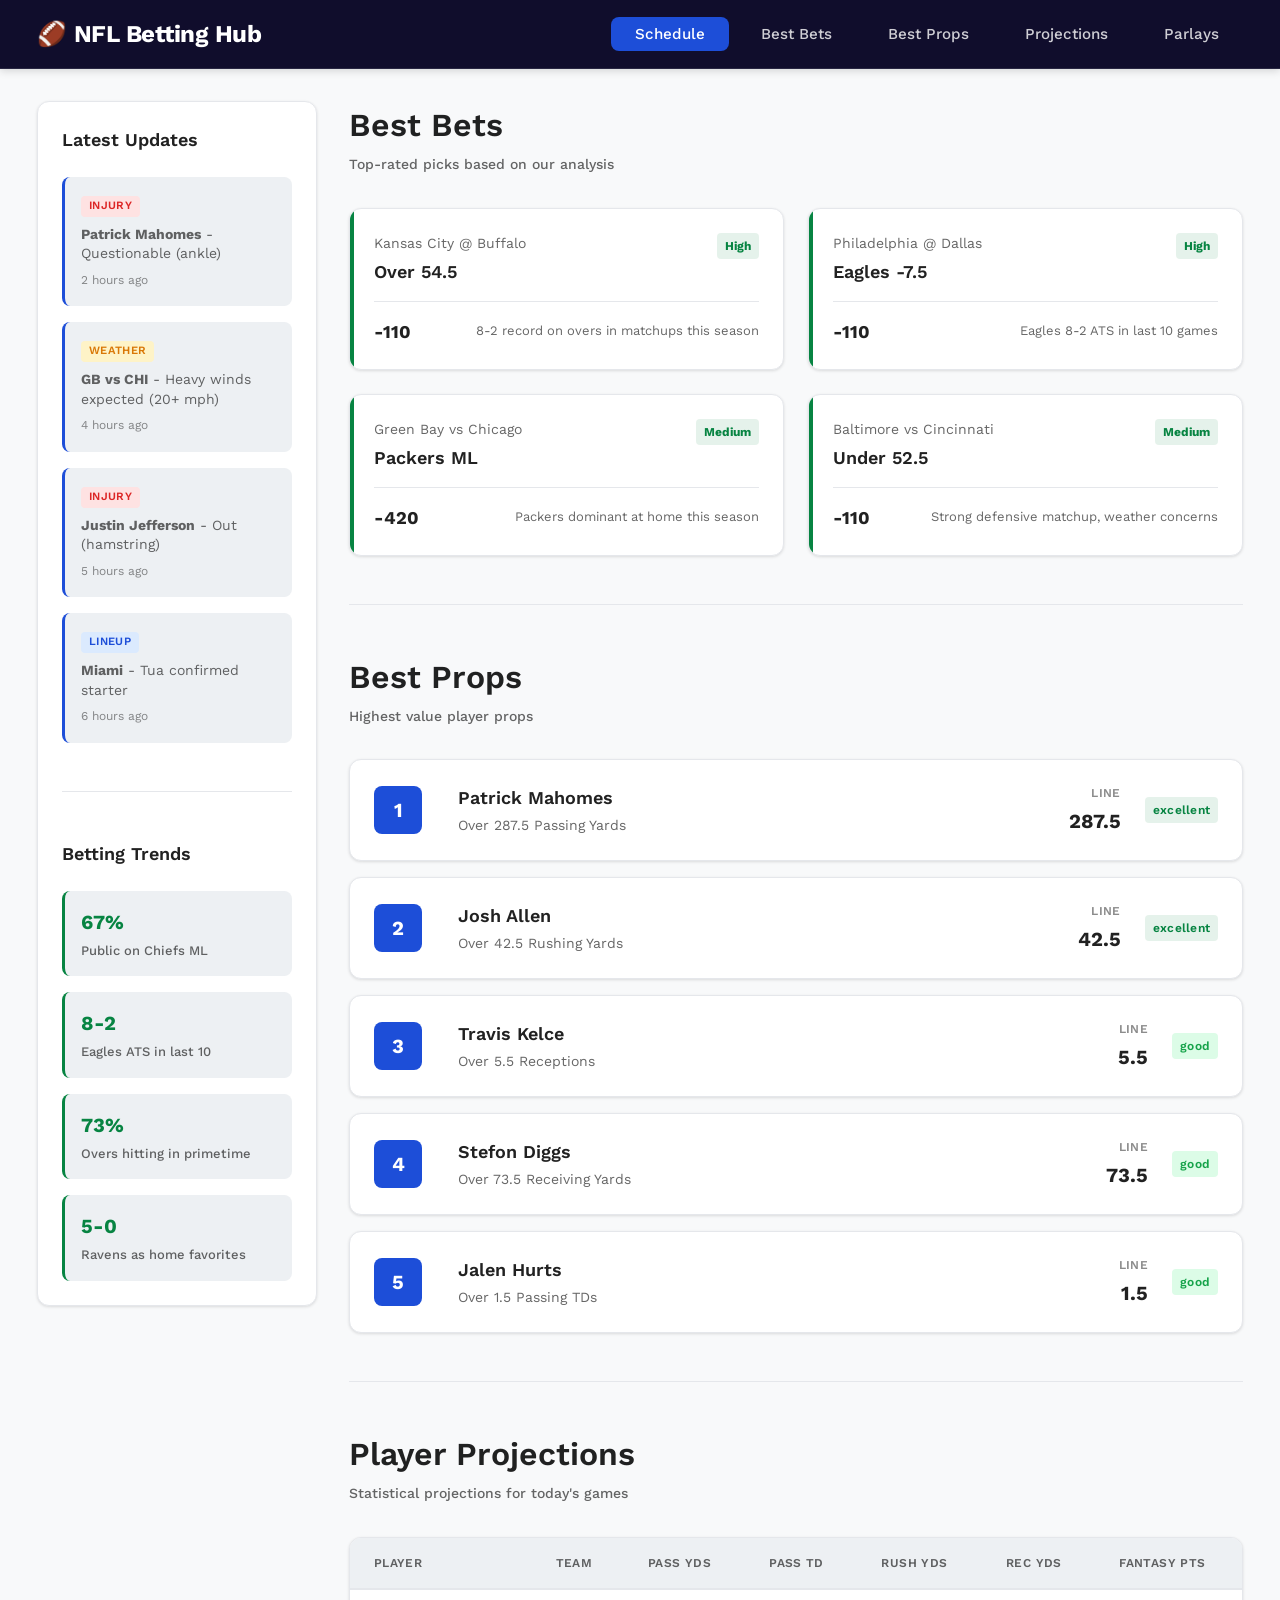
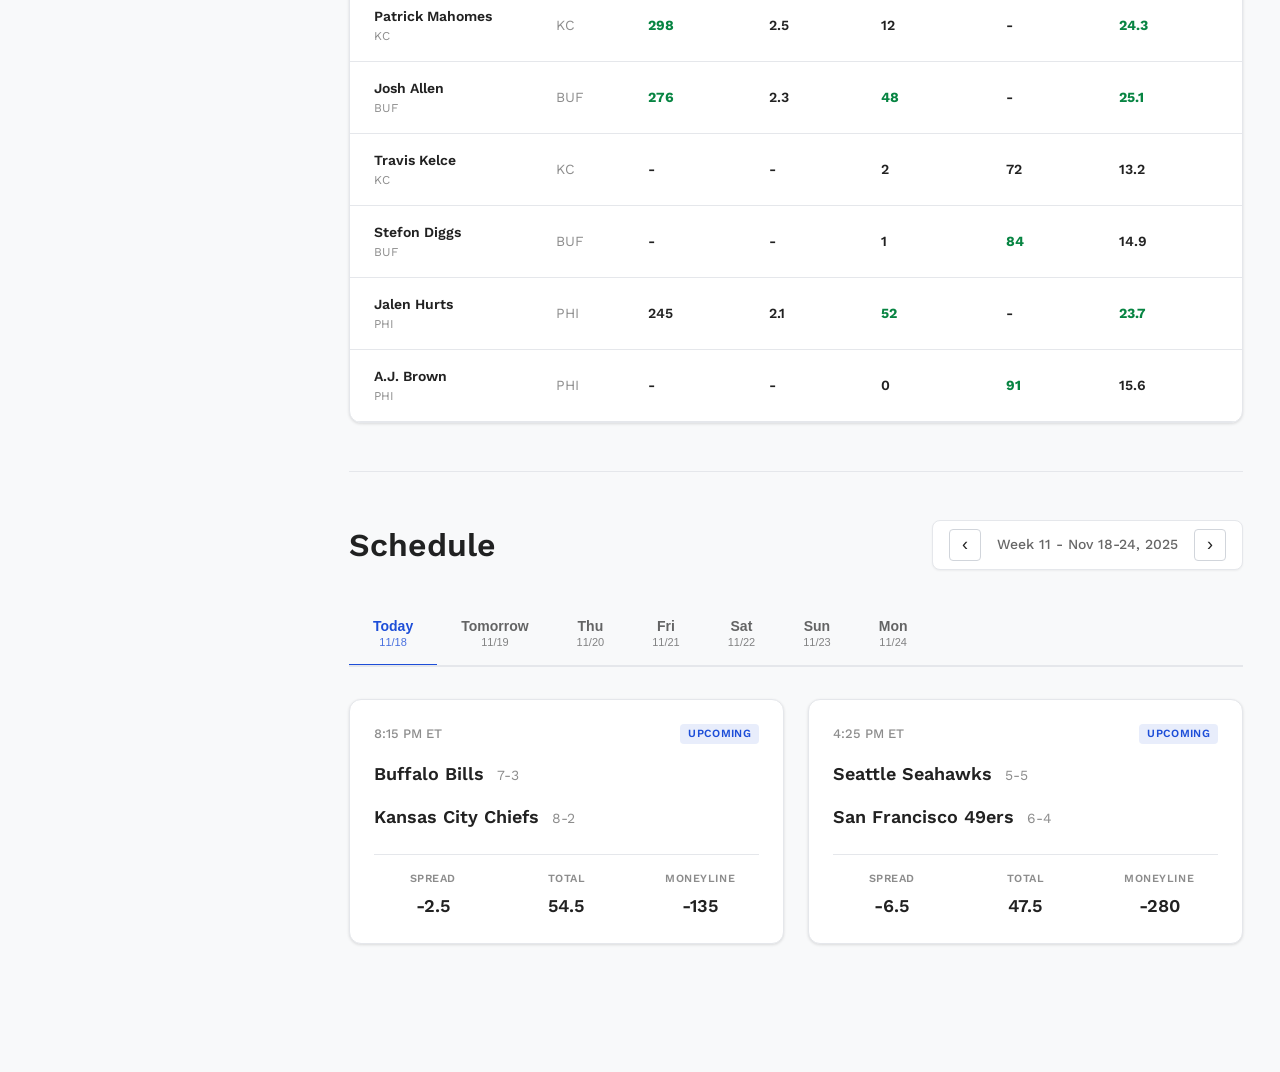
==== game-detail.html @ e6d3e6f2 "Update navigation across all pages and add smooth scrolling Navigation Updates: - Unified navigation" ====
<!DOCTYPE html>
<html lang="en">
<head>
    <meta charset="UTF-8">
    <meta name="viewport" content="width=device-width, initial-scale=1.0">
    <title>Game Details - NFL Betting</title>
    <link rel="stylesheet" href="css/styles.css">
</head>
<body>
    <nav class="navbar">
        <div class="nav-container">
            <h1 class="logo">🏈 NFL Betting Hub</h1>
            <ul class="nav-links">
                <li><a href="index.html">Schedule</a></li>
                <li><a href="index.html#best-bets">Best Bets</a></li>
                <li><a href="index.html#best-props">Best Props</a></li>
                <li><a href="index.html#projections">Projections</a></li>
                <li><a href="parlay-generator.html">Parlays</a></li>
            </ul>
        </div>
    </nav>

    <div class="container detail-container">
        <a href="index.html#schedule" class="back-link">← Back to Schedule</a>

        <div class="game-header" id="gameHeader">
            <!-- Populated by JavaScript -->
        </div>

        <div class="props-container">
            <!-- Betting Markets Overview -->
            <section class="props-section">
                <div class="section-header">
                    <h2>Game Lines</h2>
                    <div class="sort-controls">
                        <label>Sort by:</label>
                        <select id="marketSort">
                            <option value="default">Default</option>
                            <option value="value">Best Value</option>
                            <option value="odds">Odds</option>
                        </select>
                    </div>
                </div>
                <div class="props-grid" id="gameLines">
                    <!-- Populated by JavaScript -->
                </div>
            </section>

            <!-- Player Props -->
            <section class="props-section">
                <div class="section-header">
                    <h2>Player Props</h2>
                    <div class="filter-controls">
                        <button class="filter-btn active" data-filter="all">All</button>
                        <button class="filter-btn" data-filter="passing">Passing</button>
                        <button class="filter-btn" data-filter="rushing">Rushing</button>
                        <button class="filter-btn" data-filter="receiving">Receiving</button>
                        <button class="filter-btn" data-filter="defensive">Defensive</button>
                    </div>
                    <div class="sort-controls">
                        <label>Sort by:</label>
                        <select id="propSort">
                            <option value="rating">Best Value</option>
                            <option value="player">Player</option>
                            <option value="odds">Odds</option>
                        </select>
                    </div>
                </div>
                <div class="props-table-container">
                    <table class="props-table" id="playerPropsTable">
                        <thead>
                            <tr>
                                <th>Player</th>
                                <th>Prop</th>
                                <th>Line</th>
                                <th>Over</th>
                                <th>Under</th>
                                <th>Rating</th>
                            </tr>
                        </thead>
                        <tbody id="playerPropsBody">
                            <!-- Populated by JavaScript -->
                        </tbody>
                    </table>
                </div>
            </section>

            <!-- Team Props -->
            <section class="props-section">
                <div class="section-header">
                    <h2>Team Props</h2>
                </div>
                <div class="props-grid" id="teamProps">
                    <!-- Populated by JavaScript -->
                </div>
            </section>
        </div>
    </div>

    <script src="js/data.js"></script>
    <script src="js/game-detail.js"></script>
</body>
</html>
---- css/styles.css ----
/* ===== Dimers-Inspired Design System ===== */
@import url('https://fonts.googleapis.com/css2?family=Work+Sans:wght@300;400;500;600;700&display=swap');

:root {
    /* Primary Colors - Dimers Style */
    --bg-primary: #ffffff;
    --bg-secondary: #f8f9fa;
    --bg-tertiary: #edf0f3;
    --bg-card: #ffffff;
    --bg-hover: #f5f7fa;

    /* Navy/Dark Accents */
    --navy-dark: #100d2c;
    --navy-medium: #1a1640;
    --navy-light: #2d2754;

    /* Accent Colors */
    --accent-blue: #1d4ed8;
    --accent-blue-light: #3b82f6;
    --accent-blue-dim: rgba(29, 78, 216, 0.1);
    --accent-green: #078442;
    --accent-green-dim: rgba(7, 132, 66, 0.1);

    /* Text Colors */
    --text-primary: rgba(0, 0, 0, 0.87);
    --text-secondary: rgba(0, 0, 0, 0.6);
    --text-tertiary: rgba(0, 0, 0, 0.45);
    --text-white: #ffffff;

    /* Border & Divider */
    --border-light: #e5e7eb;
    --border-medium: #d1d5db;
    --border-dark: #9ca3af;
    --divider: rgba(0, 0, 0, 0.08);

    /* Shadows */
    --shadow-sm: 0 1px 2px rgba(0, 0, 0, 0.05);
    --shadow-md: 0 2px 8px rgba(0, 0, 0, 0.08);
    --shadow-lg: 0 4px 16px rgba(0, 0, 0, 0.1);
    --shadow-card: 0 1px 3px rgba(0, 0, 0, 0.12);

    /* Spacing */
    --space-xs: 0.25rem;
    --space-sm: 0.5rem;
    --space-md: 1rem;
    --space-lg: 1.5rem;
    --space-xl: 2rem;
    --space-2xl: 3rem;

    /* Border Radius */
    --radius-sm: 4px;
    --radius-md: 8px;
    --radius-lg: 12px;
    --radius-full: 9999px;

    /* Transitions */
    --transition-fast: 150ms ease;
    --transition-base: 200ms ease;
    --transition-slow: 300ms ease;
}

/* ===== Global Reset & Base ===== */
* {
    margin: 0;
    padding: 0;
    box-sizing: border-box;
}

html {
    -webkit-font-smoothing: antialiased;
    -moz-osx-font-smoothing: grayscale;
    scroll-behavior: smooth;
}

body {
    font-family: 'Work Sans', -apple-system, BlinkMacSystemFont, 'Segoe UI', sans-serif;
    background: var(--bg-secondary);
    color: var(--text-primary);
    line-height: 1.5;
    font-size: 15px;
}

/* ===== Navigation ===== */
.navbar {
    background: var(--navy-dark);
    border-bottom: 1px solid rgba(255, 255, 255, 0.1);
    padding: 1rem 0;
    position: sticky;
    top: 0;
    z-index: 100;
    box-shadow: 0 2px 8px rgba(0, 0, 0, 0.15);
}

.nav-container {
    max-width: 1270px;
    margin: 0 auto;
    padding: 0 var(--space-xl);
    display: flex;
    justify-content: space-between;
    align-items: center;
}

.logo {
    font-size: 1.5rem;
    font-weight: 700;
    color: var(--text-white);
    letter-spacing: -0.01em;
}

.nav-links {
    list-style: none;
    display: flex;
    gap: var(--space-sm);
}

.nav-links a {
    color: rgba(255, 255, 255, 0.8);
    text-decoration: none;
    font-weight: 500;
    font-size: 0.95rem;
    transition: all var(--transition-base);
    padding: var(--space-sm) var(--space-lg);
    border-radius: var(--radius-md);
}

.nav-links a:hover {
    color: var(--text-white);
    background: rgba(255, 255, 255, 0.1);
}

.nav-links a.active {
    color: var(--text-white);
    background: var(--accent-blue);
}

/* ===== Container Layout ===== */
.container {
    max-width: 1270px;
    margin: 0 auto;
    padding: var(--space-xl);
    display: grid;
    grid-template-columns: 280px 1fr;
    gap: var(--space-xl);
}

.detail-container,
.parlay-container {
    grid-template-columns: 1fr;
}

/* ===== News Sidebar ===== */
.news-sidebar {
    background: var(--bg-card);
    border: 1px solid var(--border-light);
    border-radius: var(--radius-lg);
    padding: var(--space-lg);
    height: fit-content;
    position: sticky;
    top: 100px;
    box-shadow: var(--shadow-card);
}

.news-sidebar h2 {
    font-size: 1.125rem;
    font-weight: 600;
    margin-bottom: var(--space-lg);
    color: var(--text-primary);
}

.news-feed {
    display: flex;
    flex-direction: column;
    gap: var(--space-md);
}

.news-item {
    padding: var(--space-md);
    background: var(--bg-tertiary);
    border-radius: var(--radius-md);
    border-left: 3px solid var(--accent-blue);
    transition: all var(--transition-base);
}

.news-item:hover {
    background: var(--bg-hover);
    transform: translateX(2px);
}

.news-tag {
    display: inline-block;
    padding: 0.125rem var(--space-sm);
    border-radius: var(--radius-sm);
    font-size: 0.7rem;
    font-weight: 600;
    margin-bottom: var(--space-sm);
    text-transform: uppercase;
    letter-spacing: 0.03em;
}

.news-tag.injury {
    background: #fee2e2;
    color: #dc2626;
}

.news-tag.weather {
    background: #fef3c7;
    color: #d97706;
}

.news-tag.lineup {
    background: #dbeafe;
    color: var(--accent-blue);
}

.news-item p {
    color: var(--text-secondary);
    font-size: 0.875rem;
    margin-bottom: var(--space-xs);
    line-height: 1.4;
}

.news-time {
    color: var(--text-tertiary);
    font-size: 0.75rem;
}

/* ===== Sidebar Sections ===== */
.sidebar-section {
    margin-bottom: var(--space-2xl);
}

.sidebar-section:last-child {
    margin-bottom: 0;
}

/* ===== Trends Section ===== */
.trends-section {
    padding-top: var(--space-2xl);
    border-top: 1px solid var(--border-light);
}

.trends-list {
    display: flex;
    flex-direction: column;
    gap: var(--space-md);
}

.trend-item {
    padding: var(--space-md);
    background: var(--bg-tertiary);
    border-radius: var(--radius-md);
    border-left: 3px solid var(--accent-green);
}

.trend-stat {
    font-size: 1.25rem;
    font-weight: 700;
    color: var(--accent-green);
    margin-bottom: var(--space-xs);
}

.trend-desc {
    font-size: 0.813rem;
    color: var(--text-secondary);
    font-weight: 500;
}

/* ===== Main Content ===== */
.main-content {
    min-height: 80vh;
}

/* ===== Feature Sections ===== */
.feature-section {
    margin-bottom: var(--space-2xl);
    padding-bottom: var(--space-2xl);
    border-bottom: 1px solid var(--border-light);
}

.feature-section:last-child {
    border-bottom: none;
}

.section-header-main {
    margin-bottom: var(--space-xl);
}

.section-header-main h2 {
    font-size: 2rem;
    font-weight: 600;
    color: var(--text-primary);
    margin-bottom: var(--space-xs);
}

.section-subtitle {
    font-size: 0.875rem;
    color: var(--text-secondary);
    font-weight: 500;
}

/* ===== Best Bets Grid ===== */
.best-bets-grid {
    display: grid;
    grid-template-columns: repeat(auto-fill, minmax(320px, 1fr));
    gap: var(--space-lg);
}

.best-bet-card {
    background: var(--bg-card);
    border: 1px solid var(--border-light);
    border-radius: var(--radius-lg);
    padding: var(--space-lg);
    box-shadow: var(--shadow-card);
    transition: all var(--transition-base);
    cursor: pointer;
    position: relative;
    overflow: hidden;
}

.best-bet-card::before {
    content: '';
    position: absolute;
    top: 0;
    left: 0;
    width: 4px;
    height: 100%;
    background: var(--accent-green);
}

.best-bet-card:hover {
    transform: translateY(-2px);
    box-shadow: var(--shadow-md);
    border-color: var(--accent-blue);
}

.best-bet-header {
    display: flex;
    justify-content: space-between;
    align-items: flex-start;
    margin-bottom: var(--space-md);
}

.best-bet-matchup {
    flex: 1;
}

.best-bet-game {
    font-size: 0.875rem;
    color: var(--text-secondary);
    margin-bottom: var(--space-xs);
}

.best-bet-pick {
    font-size: 1.125rem;
    font-weight: 600;
    color: var(--text-primary);
}

.best-bet-confidence {
    background: var(--accent-green-dim);
    color: var(--accent-green);
    padding: 0.25rem var(--space-sm);
    border-radius: var(--radius-sm);
    font-size: 0.75rem;
    font-weight: 700;
}

.best-bet-details {
    display: flex;
    justify-content: space-between;
    align-items: center;
    padding-top: var(--space-md);
    border-top: 1px solid var(--border-light);
}

.best-bet-odds {
    font-size: 1.125rem;
    font-weight: 700;
    color: var(--text-primary);
}

.best-bet-reason {
    font-size: 0.813rem;
    color: var(--text-secondary);
}

/* ===== Best Props List ===== */
.best-props-list {
    display: flex;
    flex-direction: column;
    gap: var(--space-md);
}

.best-prop-item {
    background: var(--bg-card);
    border: 1px solid var(--border-light);
    border-radius: var(--radius-lg);
    padding: var(--space-lg);
    box-shadow: var(--shadow-card);
    transition: all var(--transition-base);
    cursor: pointer;
    display: grid;
    grid-template-columns: 60px 1fr auto auto;
    gap: var(--space-lg);
    align-items: center;
}

.best-prop-item:hover {
    border-color: var(--accent-blue);
    box-shadow: var(--shadow-md);
}

.best-prop-rank {
    width: 48px;
    height: 48px;
    background: var(--accent-blue);
    color: var(--text-white);
    border-radius: var(--radius-md);
    display: flex;
    align-items: center;
    justify-content: center;
    font-size: 1.25rem;
    font-weight: 700;
}

.best-prop-player {
    flex: 1;
}

.best-prop-name {
    font-size: 1.125rem;
    font-weight: 600;
    color: var(--text-primary);
    margin-bottom: var(--space-xs);
}

.best-prop-desc {
    font-size: 0.875rem;
    color: var(--text-secondary);
}

.best-prop-line {
    text-align: right;
}

.best-prop-type {
    font-size: 0.75rem;
    color: var(--text-tertiary);
    margin-bottom: var(--space-xs);
    text-transform: uppercase;
    letter-spacing: 0.03em;
    font-weight: 600;
}

.best-prop-value {
    font-size: 1.25rem;
    font-weight: 700;
    color: var(--text-primary);
}

.best-prop-rating {
    padding: var(--space-sm) var(--space-md);
    border-radius: var(--radius-sm);
    font-size: 0.75rem;
    font-weight: 700;
}

/* ===== Player Projections Table ===== */
.projections-table-container {
    overflow-x: auto;
    background: var(--bg-card);
    border: 1px solid var(--border-light);
    border-radius: var(--radius-lg);
    box-shadow: var(--shadow-card);
}

.projections-table {
    width: 100%;
    border-collapse: collapse;
}

.projections-table th {
    background: var(--bg-tertiary);
    padding: var(--space-md) var(--space-lg);
    text-align: left;
    font-weight: 600;
    color: var(--text-secondary);
    border-bottom: 2px solid var(--border-light);
    font-size: 0.75rem;
    text-transform: uppercase;
    letter-spacing: 0.03em;
}

.projections-table td {
    padding: var(--space-md) var(--space-lg);
    border-bottom: 1px solid var(--border-light);
    font-size: 0.875rem;
}

.projections-table tbody tr {
    transition: background var(--transition-fast);
}

.projections-table tbody tr:hover {
    background: var(--bg-tertiary);
}

.projection-player {
    font-weight: 600;
    color: var(--text-primary);
}

.projection-team {
    color: var(--text-tertiary);
    font-size: 0.75rem;
}

.projection-value {
    font-weight: 600;
    color: var(--text-primary);
}

.projection-high {
    color: var(--accent-green);
    font-weight: 700;
}

.header-section {
    display: flex;
    justify-content: space-between;
    align-items: center;
    margin-bottom: var(--space-xl);
}

.header-section h2 {
    font-size: 2rem;
    font-weight: 600;
    color: var(--text-primary);
}

.week-selector {
    display: flex;
    align-items: center;
    gap: var(--space-md);
    background: var(--bg-card);
    padding: var(--space-sm) var(--space-md);
    border-radius: var(--radius-md);
    border: 1px solid var(--border-light);
    box-shadow: var(--shadow-sm);
}

#weekDisplay {
    font-weight: 500;
    font-size: 0.875rem;
    color: var(--text-secondary);
}

.week-nav {
    background: var(--bg-primary);
    border: 1px solid var(--border-medium);
    color: var(--text-primary);
    width: 32px;
    height: 32px;
    border-radius: var(--radius-sm);
    cursor: pointer;
    font-size: 1.125rem;
    transition: all var(--transition-base);
    display: flex;
    align-items: center;
    justify-content: center;
}

.week-nav:hover {
    background: var(--accent-blue);
    border-color: var(--accent-blue);
    color: var(--text-white);
}

/* ===== Day Tabs ===== */
.day-tabs {
    display: flex;
    gap: 0;
    margin-bottom: var(--space-xl);
    background: transparent;
    border-bottom: 2px solid var(--border-light);
    overflow-x: auto;
}

.day-tabs::-webkit-scrollbar {
    height: 0;
}

.day-tab {
    flex: 0 0 auto;
    padding: var(--space-md) var(--space-lg);
    background: transparent;
    border: none;
    border-bottom: 3px solid transparent;
    color: var(--text-secondary);
    font-weight: 600;
    font-size: 0.875rem;
    cursor: pointer;
    transition: all var(--transition-base);
    text-align: center;
    white-space: nowrap;
    position: relative;
    margin-bottom: -2px;
}

.day-tab:hover {
    color: var(--text-primary);
    background: var(--bg-hover);
}

.day-tab.active {
    color: var(--accent-blue);
    border-bottom-color: var(--accent-blue);
    background: transparent;
}

.day-tab small {
    display: block;
    font-size: 0.688rem;
    opacity: 0.8;
    margin-top: 2px;
    font-weight: 500;
}

/* ===== Game Cards ===== */
.games-grid {
    display: grid;
    grid-template-columns: repeat(auto-fill, minmax(380px, 1fr));
    gap: var(--space-lg);
}

.game-card {
    background: var(--bg-card);
    border-radius: var(--radius-lg);
    padding: var(--space-lg);
    border: 1px solid var(--border-light);
    transition: all var(--transition-base);
    cursor: pointer;
    box-shadow: var(--shadow-card);
}

.game-card:hover {
    border-color: var(--accent-blue);
    box-shadow: var(--shadow-md);
    transform: translateY(-2px);
}

.game-time {
    color: var(--text-tertiary);
    font-size: 0.813rem;
    margin-bottom: var(--space-md);
    display: flex;
    align-items: center;
    justify-content: space-between;
    font-weight: 500;
}

.game-status {
    padding: 0.125rem var(--space-sm);
    border-radius: var(--radius-sm);
    font-size: 0.688rem;
    font-weight: 600;
    background: var(--accent-blue-dim);
    color: var(--accent-blue);
    text-transform: uppercase;
    letter-spacing: 0.03em;
}

.teams {
    display: flex;
    flex-direction: column;
    gap: var(--space-md);
    margin-bottom: var(--space-lg);
}

.team {
    display: flex;
    justify-content: space-between;
    align-items: center;
}

.team-name {
    font-size: 1.125rem;
    font-weight: 600;
    color: var(--text-primary);
}

.team-record {
    color: var(--text-tertiary);
    font-size: 0.875rem;
    margin-left: var(--space-sm);
    font-weight: 400;
}

.betting-lines {
    display: grid;
    grid-template-columns: repeat(3, 1fr);
    gap: var(--space-md);
    padding-top: var(--space-md);
    border-top: 1px solid var(--border-light);
}

.line-item {
    text-align: center;
}

.line-label {
    color: var(--text-tertiary);
    font-size: 0.688rem;
    margin-bottom: var(--space-xs);
    text-transform: uppercase;
    letter-spacing: 0.05em;
    font-weight: 600;
}

.line-value {
    font-weight: 600;
    font-size: 1.125rem;
    color: var(--text-primary);
}

.line-value.positive {
    color: var(--accent-green);
}

.line-value.negative {
    color: var(--text-primary);
}

/* ===== Game Detail Page ===== */
.back-link {
    display: inline-flex;
    align-items: center;
    gap: var(--space-sm);
    color: var(--accent-blue);
    text-decoration: none;
    margin-bottom: var(--space-xl);
    font-weight: 500;
    font-size: 0.875rem;
    transition: all var(--transition-base);
}

.back-link:hover {
    color: var(--accent-blue-light);
}

.game-header {
    background: var(--bg-card);
    border-radius: var(--radius-lg);
    padding: var(--space-2xl);
    margin-bottom: var(--space-xl);
    border: 1px solid var(--border-light);
    box-shadow: var(--shadow-card);
}

.game-matchup {
    display: flex;
    justify-content: space-around;
    align-items: center;
    margin-bottom: var(--space-xl);
}

.team-detail {
    text-align: center;
}

.team-detail h2 {
    font-size: 2rem;
    margin-bottom: var(--space-sm);
    font-weight: 600;
    color: var(--text-primary);
}

.team-detail p {
    color: var(--text-secondary);
    font-weight: 500;
}

.vs-separator {
    font-size: 1.25rem;
    color: var(--text-tertiary);
    font-weight: 400;
}

.game-info {
    display: flex;
    justify-content: center;
    gap: var(--space-2xl);
    color: var(--text-secondary);
    font-size: 0.875rem;
    font-weight: 500;
}

/* ===== Props Sections ===== */
.props-container {
    display: flex;
    flex-direction: column;
    gap: var(--space-xl);
}

.props-section {
    background: var(--bg-card);
    border-radius: var(--radius-lg);
    padding: var(--space-xl);
    border: 1px solid var(--border-light);
    box-shadow: var(--shadow-card);
}

.section-header {
    display: flex;
    justify-content: space-between;
    align-items: center;
    margin-bottom: var(--space-lg);
    flex-wrap: wrap;
    gap: var(--space-md);
}

.section-header h2 {
    font-size: 1.5rem;
    font-weight: 600;
    color: var(--text-primary);
}

.filter-controls {
    display: flex;
    gap: 0;
    border-bottom: 2px solid var(--border-light);
}

.filter-btn {
    padding: var(--space-sm) var(--space-lg);
    background: transparent;
    border: none;
    border-bottom: 3px solid transparent;
    color: var(--text-secondary);
    cursor: pointer;
    transition: all var(--transition-base);
    font-size: 0.813rem;
    font-weight: 600;
    white-space: nowrap;
    margin-bottom: -2px;
}

.filter-btn:hover {
    background: var(--bg-hover);
    color: var(--text-primary);
}

.filter-btn.active {
    background: transparent;
    color: var(--accent-blue);
    border-bottom-color: var(--accent-blue);
}

.sort-controls {
    display: flex;
    align-items: center;
    gap: var(--space-sm);
}

.sort-controls label {
    color: var(--text-secondary);
    font-size: 0.813rem;
    font-weight: 500;
}

.sort-controls select {
    padding: var(--space-sm) var(--space-md);
    background: var(--bg-card);
    border: 1px solid var(--border-medium);
    color: var(--text-primary);
    border-radius: var(--radius-md);
    cursor: pointer;
    font-size: 0.813rem;
    font-weight: 500;
    transition: all var(--transition-base);
}

.sort-controls select:hover {
    border-color: var(--accent-blue);
}

/* ===== Props Grid ===== */
.props-grid {
    display: grid;
    grid-template-columns: repeat(auto-fill, minmax(240px, 1fr));
    gap: var(--space-md);
}

.prop-card {
    background: var(--bg-tertiary);
    padding: var(--space-lg);
    border-radius: var(--radius-md);
    border: 1px solid var(--border-light);
    transition: all var(--transition-base);
}

.prop-card:hover {
    border-color: var(--accent-blue);
    box-shadow: var(--shadow-sm);
}

.prop-label {
    color: var(--text-tertiary);
    font-size: 0.75rem;
    margin-bottom: var(--space-sm);
    text-transform: uppercase;
    letter-spacing: 0.03em;
    font-weight: 600;
}

.prop-value {
    font-size: 1.5rem;
    font-weight: 600;
    margin-bottom: var(--space-sm);
    color: var(--text-primary);
}

.prop-odds {
    color: var(--text-secondary);
    font-size: 0.875rem;
    font-weight: 500;
}

/* ===== Props Table ===== */
.props-table-container {
    overflow-x: auto;
    border-radius: var(--radius-md);
    border: 1px solid var(--border-light);
}

.props-table {
    width: 100%;
    border-collapse: collapse;
}

.props-table th {
    background: var(--bg-tertiary);
    padding: var(--space-md);
    text-align: left;
    font-weight: 600;
    color: var(--text-secondary);
    border-bottom: 1px solid var(--border-light);
    font-size: 0.75rem;
    text-transform: uppercase;
    letter-spacing: 0.03em;
}

.props-table td {
    padding: var(--space-md);
    border-bottom: 1px solid var(--border-light);
}

.props-table tbody tr {
    transition: background var(--transition-fast);
}

.props-table tbody tr:hover {
    background: var(--bg-tertiary);
}

.player-name {
    font-weight: 600;
    color: var(--text-primary);
    font-size: 0.938rem;
}

.player-team {
    color: var(--text-tertiary);
    font-size: 0.75rem;
    font-weight: 500;
}

.prop-type {
    color: var(--text-secondary);
    font-weight: 500;
}

.odds-value {
    font-weight: 600;
    font-size: 0.938rem;
}

.odds-value.positive {
    color: var(--accent-green);
}

.odds-value.negative {
    color: var(--text-primary);
}

/* ===== Rating Badges ===== */
.rating-badge {
    display: inline-flex;
    align-items: center;
    padding: 0.25rem var(--space-sm);
    border-radius: var(--radius-sm);
    font-weight: 600;
    font-size: 0.75rem;
    letter-spacing: 0.02em;
}

.rating-excellent {
    background: var(--accent-green-dim);
    color: var(--accent-green);
}

.rating-good {
    background: #dcfce7;
    color: #16a34a;
}

.rating-moderate {
    background: #fef3c7;
    color: #d97706;
}

.rating-poor {
    background: #fed7aa;
    color: #ea580c;
}

.rating-avoid {
    background: #fee2e2;
    color: #dc2626;
}

/* ===== Parlay Generator ===== */
.parlay-container h1 {
    font-size: 2.5rem;
    margin-bottom: var(--space-xl);
    font-weight: 600;
    color: var(--text-primary);
}

.parlay-layout {
    display: grid;
    grid-template-columns: 380px 1fr;
    gap: var(--space-xl);
}

.parlay-config {
    background: var(--bg-card);
    border-radius: var(--radius-lg);
    padding: var(--space-xl);
    border: 1px solid var(--border-light);
    height: fit-content;
    position: sticky;
    top: 100px;
    box-shadow: var(--shadow-card);
}

.config-section {
    margin-bottom: var(--space-xl);
}

.config-section:last-child {
    margin-bottom: 0;
}

.config-section h3 {
    margin-bottom: var(--space-md);
    color: var(--text-primary);
    font-weight: 600;
    font-size: 1.125rem;
}

.game-selector {
    display: flex;
    flex-direction: column;
    gap: var(--space-sm);
    max-height: 300px;
    overflow-y: auto;
    padding-right: var(--space-sm);
}

.game-selector::-webkit-scrollbar {
    width: 6px;
}

.game-selector::-webkit-scrollbar-track {
    background: var(--bg-tertiary);
    border-radius: 3px;
}

.game-selector::-webkit-scrollbar-thumb {
    background: var(--border-medium);
    border-radius: 3px;
}

.game-selector::-webkit-scrollbar-thumb:hover {
    background: var(--accent-blue);
}

.game-checkbox {
    display: flex;
    align-items: center;
    padding: var(--space-sm);
    background: var(--bg-tertiary);
    border-radius: var(--radius-md);
    cursor: pointer;
    transition: all var(--transition-base);
    border: 1px solid transparent;
}

.game-checkbox:hover {
    background: var(--bg-hover);
    border-color: var(--border-light);
}

.game-checkbox input[type="checkbox"] {
    margin-right: var(--space-sm);
    width: 18px;
    height: 18px;
    cursor: pointer;
    accent-color: var(--accent-blue);
}

.game-checkbox-label {
    font-size: 0.875rem;
    font-weight: 500;
}

.settings-group {
    margin-bottom: var(--space-lg);
}

.settings-group:last-child {
    margin-bottom: 0;
}

.settings-group > label {
    display: block;
    margin-bottom: var(--space-sm);
    color: var(--text-secondary);
    font-size: 0.875rem;
    font-weight: 500;
}

.number-selector {
    display: flex;
    align-items: center;
    gap: var(--space-sm);
}

.num-btn {
    width: 40px;
    height: 40px;
    background: var(--bg-tertiary);
    border: 1px solid var(--border-medium);
    color: var(--text-primary);
    border-radius: var(--radius-md);
    cursor: pointer;
    font-size: 1.25rem;
    font-weight: 600;
    transition: all var(--transition-base);
    display: flex;
    align-items: center;
    justify-content: center;
}

.num-btn:hover {
    background: var(--accent-blue);
    border-color: var(--accent-blue);
    color: var(--text-white);
}

#numLegs {
    flex: 1;
    padding: var(--space-sm);
    background: var(--bg-card);
    border: 1px solid var(--border-medium);
    color: var(--text-primary);
    border-radius: var(--radius-md);
    text-align: center;
    font-size: 1.125rem;
    font-weight: 600;
}

.category-buttons {
    display: flex;
    flex-direction: column;
    gap: var(--space-sm);
}

.category-btn {
    display: flex;
    flex-direction: column;
    align-items: center;
    padding: var(--space-lg);
    background: var(--bg-tertiary);
    border: 2px solid var(--border-light);
    color: var(--text-primary);
    border-radius: var(--radius-md);
    cursor: pointer;
    transition: all var(--transition-base);
    text-align: center;
    font-weight: 500;
}

.category-btn:hover {
    background: var(--bg-hover);
    border-color: var(--border-medium);
}

.category-btn.active {
    background: var(--accent-blue);
    color: var(--text-white);
    border-color: var(--accent-blue);
}

.category-icon {
    font-size: 1.75rem;
    margin-bottom: var(--space-xs);
}

.category-desc {
    font-size: 0.75rem;
    color: var(--text-tertiary);
    margin-top: var(--space-xs);
    font-weight: 400;
}

.category-btn.active .category-desc {
    color: rgba(255, 255, 255, 0.8);
}

.generate-btn {
    width: 100%;
    padding: var(--space-md);
    background: var(--accent-blue);
    border: none;
    color: var(--text-white);
    border-radius: var(--radius-md);
    font-weight: 600;
    font-size: 0.938rem;
    cursor: pointer;
    transition: all var(--transition-base);
}

.generate-btn:hover {
    background: var(--accent-blue-light);
    box-shadow: var(--shadow-md);
}

/* ===== Parlay Results ===== */
.parlay-results {
    display: flex;
    flex-direction: column;
}

.results-header {
    display: flex;
    justify-content: space-between;
    align-items: center;
    margin-bottom: var(--space-lg);
}

.results-header h3 {
    font-size: 1.5rem;
    font-weight: 600;
    color: var(--text-primary);
}

.results-count {
    color: var(--text-tertiary);
    font-size: 0.875rem;
    font-weight: 500;
}

.parlay-cards {
    display: flex;
    flex-direction: column;
    gap: var(--space-lg);
}

.empty-state {
    text-align: center;
    padding: var(--space-2xl) var(--space-xl);
    color: var(--text-secondary);
    background: var(--bg-card);
    border-radius: var(--radius-lg);
    border: 2px dashed var(--border-medium);
}

.parlay-card {
    background: var(--bg-card);
    border-radius: var(--radius-lg);
    padding: var(--space-lg);
    border: 1px solid var(--border-light);
    transition: all var(--transition-base);
    box-shadow: var(--shadow-card);
}

.parlay-card:hover {
    border-color: var(--accent-blue);
    box-shadow: var(--shadow-md);
}

.parlay-header {
    display: flex;
    justify-content: space-between;
    align-items: center;
    margin-bottom: var(--space-md);
    padding-bottom: var(--space-md);
    border-bottom: 1px solid var(--border-light);
}

.parlay-title {
    font-size: 1.125rem;
    font-weight: 600;
    color: var(--text-primary);
}

.parlay-odds {
    font-size: 1.5rem;
    font-weight: 700;
    color: var(--accent-green);
}

.parlay-legs {
    display: flex;
    flex-direction: column;
    gap: var(--space-sm);
}

.parlay-leg {
    display: flex;
    justify-content: space-between;
    align-items: center;
    padding: var(--space-md);
    background: var(--bg-tertiary);
    border-radius: var(--radius-md);
    border: 1px solid var(--border-light);
}

.leg-details {
    flex: 1;
}

.leg-game {
    color: var(--text-tertiary);
    font-size: 0.75rem;
    margin-bottom: var(--space-xs);
    font-weight: 500;
}

.leg-bet {
    font-weight: 500;
    font-size: 0.938rem;
    color: var(--text-primary);
}

.leg-odds {
    font-weight: 600;
    font-size: 1rem;
    color: var(--text-primary);
}

.parlay-footer {
    margin-top: var(--space-md);
    padding-top: var(--space-md);
    border-top: 1px solid var(--border-light);
    display: flex;
    justify-content: space-between;
    align-items: center;
}

.confidence-score {
    display: flex;
    align-items: center;
    gap: var(--space-sm);
}

.confidence-label {
    color: var(--text-tertiary);
    font-size: 0.813rem;
    font-weight: 500;
}

.potential-payout {
    text-align: right;
}

.payout-label {
    color: var(--text-tertiary);
    font-size: 0.75rem;
    margin-bottom: var(--space-xs);
    font-weight: 500;
}

.payout-value {
    font-size: 1.375rem;
    font-weight: 700;
    color: var(--accent-green);
}

/* ===== Responsive Design ===== */
@media (max-width: 1200px) {
    .container {
        grid-template-columns: 1fr;
    }

    .news-sidebar {
        position: static;
    }

    .parlay-layout {
        grid-template-columns: 1fr;
    }

    .parlay-config {
        position: static;
    }

    .games-grid {
        grid-template-columns: repeat(auto-fill, minmax(320px, 1fr));
    }
}

@media (max-width: 768px) {
    .games-grid {
        grid-template-columns: 1fr;
    }

    .props-grid {
        grid-template-columns: 1fr;
    }

    .day-tabs {
        overflow-x: auto;
    }

    .header-section {
        flex-direction: column;
        align-items: flex-start;
        gap: var(--space-md);
    }

    .nav-container {
        padding: 0 var(--space-md);
    }

    .container {
        padding: var(--space-md);
    }
}
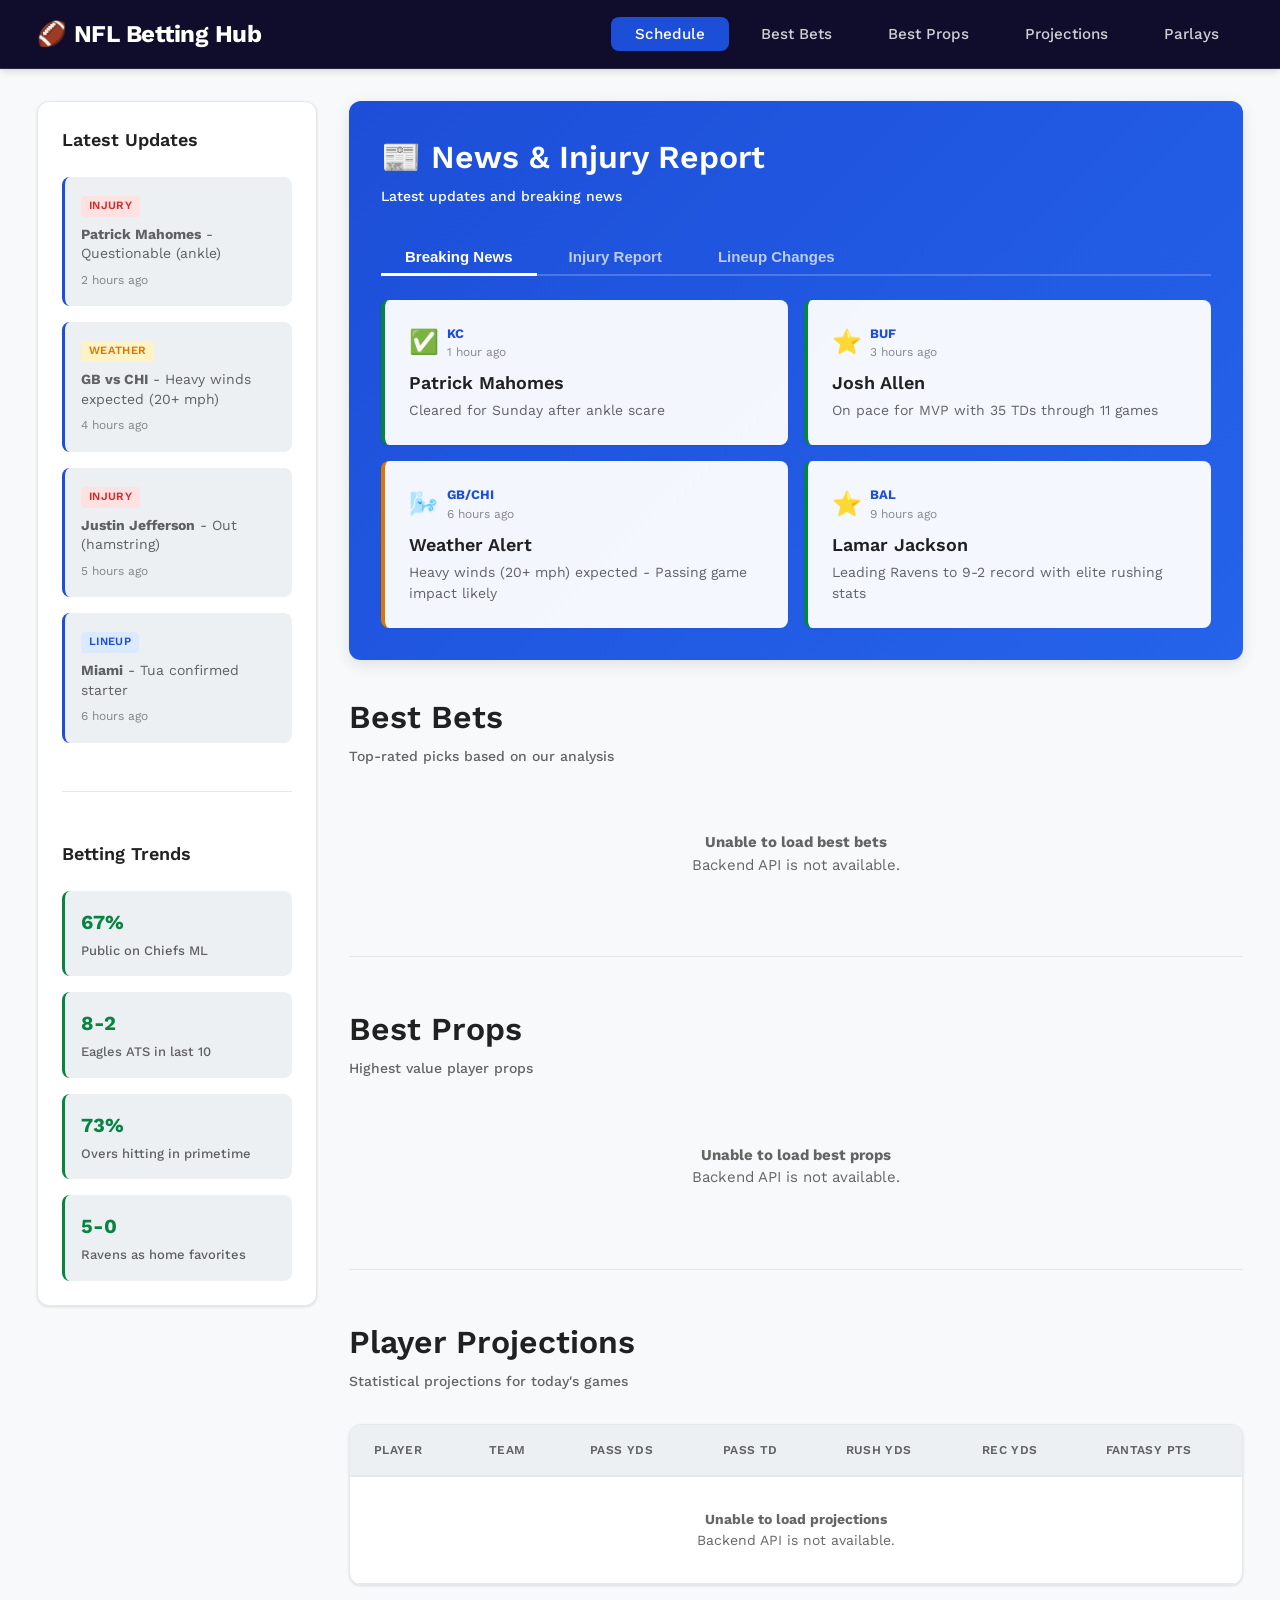
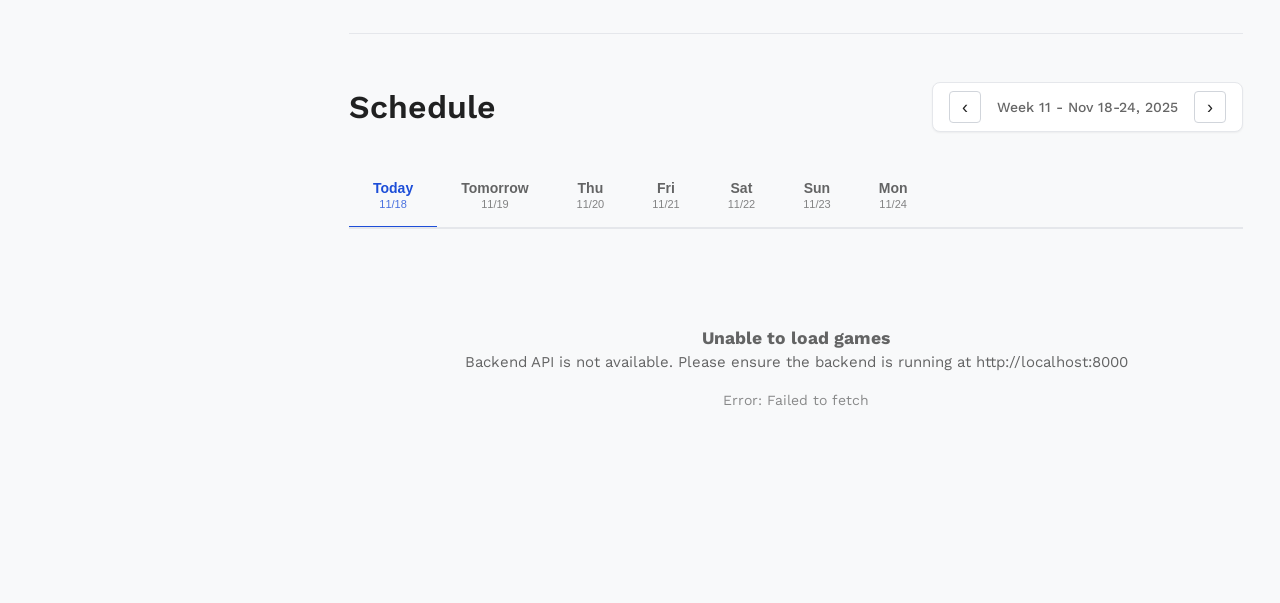
==== commit 75ae959d: "Add comprehensive news, injury, and game insights features Frontend enhancements:  Main Page (index." ====
--- a/game-detail.html
+++ b/game-detail.html
@@ -26,6 +26,57 @@
         <div class="game-header" id="gameHeader">
             <!-- Populated by JavaScript -->
         </div>
+
+        <!-- Related Content Section -->
+        <section class="detail-section">
+            <div class="section-header">
+                <h2>📰 Related Content</h2>
+            </div>
+            <div class="related-content-grid" id="relatedContent">
+                <!-- Populated by JavaScript -->
+            </div>
+        </section>
+
+        <!-- Injury Report & Roster Insights -->
+        <section class="detail-section">
+            <div class="section-header">
+                <h2>🏥 Injury Report & Roster Insights</h2>
+            </div>
+            <div class="injury-roster-grid" id="injuryRoster">
+                <!-- Populated by JavaScript -->
+            </div>
+        </section>
+
+        <!-- Game Dynamics & Matchup Insights -->
+        <section class="detail-section">
+            <div class="section-header">
+                <h2>⚡ Game Dynamics & Matchup Insights</h2>
+            </div>
+            <div class="matchup-insights-grid" id="matchupInsights">
+                <!-- Populated by JavaScript -->
+            </div>
+        </section>
+
+        <!-- Top Props & Suggested Parlays -->
+        <section class="detail-section">
+            <div class="section-header">
+                <h2>🎯 Top Props & Suggested Parlays</h2>
+            </div>
+            <div class="top-props-parlays-container">
+                <div class="top-props-column">
+                    <h3>Top 5 Props</h3>
+                    <div id="topProps">
+                        <!-- Populated by JavaScript -->
+                    </div>
+                </div>
+                <div class="parlays-column">
+                    <h3>Suggested Parlays</h3>
+                    <div id="suggestedParlays">
+                        <!-- Populated by JavaScript -->
+                    </div>
+                </div>
+            </div>
+        </section>
 
         <div class="props-container">
             <!-- Betting Markets Overview -->
@@ -98,6 +149,7 @@
     </div>
 
     <script src="js/data.js"></script>
+    <script src="js/api-service.js"></script>
     <script src="js/game-detail.js"></script>
 </body>
 </html>
--- a/css/styles.css
+++ b/css/styles.css
@@ -1399,6 +1399,18 @@
     color: var(--accent-green);
 }
 
+.correlation-badge {
+    display: inline-block;
+    background: linear-gradient(135deg, #667eea 0%, #764ba2 100%);
+    color: white;
+    padding: var(--space-xs) var(--space-sm);
+    border-radius: var(--radius-md);
+    font-size: 0.75rem;
+    font-weight: 600;
+    margin: var(--space-sm) 0;
+    cursor: help;
+}
+
 /* ===== Responsive Design ===== */
 @media (max-width: 1200px) {
     .container {
@@ -1448,4 +1460,509 @@
     .container {
         padding: var(--space-md);
     }
-}
+
+    .news-injury-grid {
+        grid-template-columns: 1fr !important;
+    }
+
+    .injury-roster-grid {
+        grid-template-columns: 1fr !important;
+    }
+
+    .matchup-insights-grid {
+        grid-template-columns: 1fr !important;
+    }
+
+    .top-props-parlays-container {
+        grid-template-columns: 1fr !important;
+    }
+
+    .related-content-grid {
+        grid-template-columns: 1fr !important;
+    }
+}
+
+/* ===== News & Injury Section ===== */
+.news-injury-section {
+    background: linear-gradient(135deg, var(--accent-blue) 0%, #2563eb 100%);
+    padding: var(--space-xl);
+    border-radius: var(--radius-lg);
+    color: var(--text-white);
+    box-shadow: var(--shadow-lg);
+    margin-bottom: var(--space-xl);
+}
+
+.news-injury-section .section-header-main h2,
+.news-injury-section .section-subtitle {
+    color: var(--text-white);
+}
+
+.news-injury-tabs {
+    display: flex;
+    gap: var(--space-sm);
+    margin: var(--space-lg) 0;
+    border-bottom: 2px solid rgba(255, 255, 255, 0.2);
+}
+
+.news-tab {
+    padding: var(--space-sm) var(--space-lg);
+    background: transparent;
+    border: none;
+    border-bottom: 3px solid transparent;
+    color: rgba(255, 255, 255, 0.7);
+    cursor: pointer;
+    transition: all var(--transition-base);
+    font-size: 0.938rem;
+    font-weight: 600;
+    margin-bottom: -2px;
+}
+
+.news-tab:hover {
+    color: var(--text-white);
+    background: rgba(255, 255, 255, 0.1);
+}
+
+.news-tab.active {
+    color: var(--text-white);
+    border-bottom-color: var(--text-white);
+}
+
+.news-injury-content {
+    margin-top: var(--space-lg);
+}
+
+.news-injury-grid {
+    display: grid;
+    grid-template-columns: repeat(auto-fill, minmax(300px, 1fr));
+    gap: var(--space-md);
+}
+
+.news-injury-card {
+    background: rgba(255, 255, 255, 0.95);
+    padding: var(--space-lg);
+    border-radius: var(--radius-md);
+    border-left: 4px solid var(--accent-blue);
+    transition: all var(--transition-base);
+    box-shadow: var(--shadow-sm);
+}
+
+.news-injury-card:hover {
+    transform: translateY(-2px);
+    box-shadow: var(--shadow-md);
+}
+
+.news-injury-card.high {
+    border-left-color: #dc2626;
+}
+
+.news-injury-card.medium {
+    border-left-color: #d97706;
+}
+
+.news-injury-card.low {
+    border-left-color: var(--accent-green);
+}
+
+.news-injury-header {
+    display: flex;
+    align-items: center;
+    gap: var(--space-sm);
+    margin-bottom: var(--space-sm);
+}
+
+.news-injury-icon {
+    font-size: 1.5rem;
+}
+
+.news-injury-meta {
+    display: flex;
+    flex-direction: column;
+    flex: 1;
+}
+
+.news-injury-team {
+    font-weight: 700;
+    font-size: 0.813rem;
+    color: var(--accent-blue);
+}
+
+.news-injury-time {
+    font-size: 0.75rem;
+    color: var(--text-tertiary);
+}
+
+.news-injury-title {
+    font-size: 1.125rem;
+    font-weight: 600;
+    margin-bottom: var(--space-xs);
+    color: var(--text-primary);
+}
+
+.news-injury-description {
+    font-size: 0.875rem;
+    color: var(--text-secondary);
+    line-height: 1.5;
+}
+
+/* ===== Game Narrative in Schedule ===== */
+.game-narrative {
+    display: flex;
+    align-items: center;
+    gap: var(--space-sm);
+    padding: var(--space-sm) var(--space-md);
+    background: var(--accent-blue-dim);
+    border-radius: var(--radius-sm);
+    margin: var(--space-sm) 0;
+}
+
+.narrative-icon {
+    font-size: 1rem;
+}
+
+.narrative-text {
+    font-size: 0.813rem;
+    color: var(--text-secondary);
+    font-weight: 500;
+    line-height: 1.4;
+}
+
+/* ===== Game Detail Sections ===== */
+.detail-section {
+    background: var(--bg-card);
+    border-radius: var(--radius-lg);
+    padding: var(--space-xl);
+    border: 1px solid var(--border-light);
+    box-shadow: var(--shadow-card);
+    margin-bottom: var(--space-xl);
+}
+
+.detail-section .section-header h2 {
+    font-size: 1.5rem;
+    font-weight: 600;
+    color: var(--text-primary);
+    margin-bottom: var(--space-lg);
+}
+
+/* ===== Related Content Grid ===== */
+.related-content-grid {
+    display: grid;
+    grid-template-columns: repeat(auto-fill, minmax(280px, 1fr));
+    gap: var(--space-md);
+}
+
+.content-card {
+    display: flex;
+    align-items: flex-start;
+    gap: var(--space-md);
+    padding: var(--space-lg);
+    background: var(--bg-tertiary);
+    border-radius: var(--radius-md);
+    border: 1px solid var(--border-light);
+    text-decoration: none;
+    transition: all var(--transition-base);
+}
+
+.content-card:hover {
+    border-color: var(--accent-blue);
+    box-shadow: var(--shadow-sm);
+    transform: translateY(-2px);
+}
+
+.content-thumbnail {
+    font-size: 2.5rem;
+    flex-shrink: 0;
+}
+
+.content-info {
+    flex: 1;
+}
+
+.content-title {
+    font-size: 0.938rem;
+    font-weight: 600;
+    color: var(--text-primary);
+    margin-bottom: var(--space-xs);
+    line-height: 1.4;
+}
+
+.content-meta {
+    display: flex;
+    gap: var(--space-md);
+    font-size: 0.75rem;
+    color: var(--text-tertiary);
+}
+
+.content-source {
+    font-weight: 600;
+}
+
+/* ===== Injury & Roster Grid ===== */
+.injury-roster-grid {
+    display: grid;
+    grid-template-columns: 1fr 1fr;
+    gap: var(--space-xl);
+}
+
+.injury-column h4 {
+    font-size: 1.125rem;
+    font-weight: 600;
+    color: var(--text-primary);
+    margin-bottom: var(--space-md);
+    padding-bottom: var(--space-sm);
+    border-bottom: 2px solid var(--border-light);
+}
+
+.injury-card {
+    background: var(--bg-tertiary);
+    padding: var(--space-lg);
+    border-radius: var(--radius-md);
+    border-left: 4px solid var(--border-medium);
+    margin-bottom: var(--space-md);
+}
+
+.injury-card.impact-high {
+    border-left-color: #dc2626;
+    background: #fee2e2;
+}
+
+.injury-card.impact-medium {
+    border-left-color: #d97706;
+    background: #fef3c7;
+}
+
+.injury-card.impact-low {
+    border-left-color: var(--accent-green);
+    background: #dcfce7;
+}
+
+.injury-header {
+    display: flex;
+    justify-content: space-between;
+    align-items: center;
+    margin-bottom: var(--space-sm);
+}
+
+.injury-player {
+    font-weight: 700;
+    font-size: 1rem;
+    color: var(--text-primary);
+}
+
+.injury-status {
+    padding: 0.25rem var(--space-sm);
+    border-radius: var(--radius-sm);
+    font-size: 0.75rem;
+    font-weight: 600;
+    text-transform: uppercase;
+}
+
+.status-out {
+    background: #dc2626;
+    color: white;
+}
+
+.status-questionable {
+    background: #d97706;
+    color: white;
+}
+
+.status-probable {
+    background: var(--accent-green);
+    color: white;
+}
+
+.injury-details {
+    display: flex;
+    gap: var(--space-md);
+    margin-bottom: var(--space-sm);
+    font-size: 0.813rem;
+    color: var(--text-secondary);
+    font-weight: 500;
+}
+
+.injury-description {
+    font-size: 0.875rem;
+    color: var(--text-secondary);
+    line-height: 1.5;
+}
+
+/* ===== Matchup Insights Grid ===== */
+.matchup-insights-grid {
+    display: grid;
+    grid-template-columns: repeat(auto-fill, minmax(320px, 1fr));
+    gap: var(--space-md);
+}
+
+.insight-card {
+    background: var(--bg-tertiary);
+    padding: var(--space-lg);
+    border-radius: var(--radius-md);
+    border: 1px solid var(--border-light);
+    transition: all var(--transition-base);
+}
+
+.insight-card:hover {
+    border-color: var(--accent-blue);
+    box-shadow: var(--shadow-sm);
+}
+
+.insight-header {
+    display: flex;
+    align-items: center;
+    gap: var(--space-sm);
+    margin-bottom: var(--space-md);
+}
+
+.insight-icon {
+    font-size: 1.75rem;
+}
+
+.insight-header h4 {
+    font-size: 1rem;
+    font-weight: 600;
+    color: var(--text-primary);
+}
+
+.insight-rating {
+    font-size: 0.875rem;
+    font-weight: 700;
+    color: var(--accent-blue);
+    margin-bottom: var(--space-sm);
+}
+
+.insight-description {
+    font-size: 0.875rem;
+    color: var(--text-secondary);
+    line-height: 1.5;
+    margin-bottom: var(--space-md);
+}
+
+.insight-stats {
+    display: flex;
+    flex-wrap: wrap;
+    gap: var(--space-sm);
+}
+
+.insight-stat {
+    padding: var(--space-xs) var(--space-sm);
+    background: var(--bg-card);
+    border-radius: var(--radius-sm);
+    font-size: 0.75rem;
+    font-weight: 600;
+    color: var(--text-secondary);
+}
+
+/* ===== Top Props & Parlays Container ===== */
+.top-props-parlays-container {
+    display: grid;
+    grid-template-columns: 1fr 1fr;
+    gap: var(--space-xl);
+}
+
+.top-props-column h3,
+.parlays-column h3 {
+    font-size: 1.125rem;
+    font-weight: 600;
+    color: var(--text-primary);
+    margin-bottom: var(--space-md);
+    padding-bottom: var(--space-sm);
+    border-bottom: 2px solid var(--border-light);
+}
+
+.top-prop-item {
+    display: flex;
+    align-items: center;
+    gap: var(--space-md);
+    padding: var(--space-md);
+    background: var(--bg-tertiary);
+    border-radius: var(--radius-md);
+    border: 1px solid var(--border-light);
+    margin-bottom: var(--space-sm);
+    transition: all var(--transition-base);
+}
+
+.top-prop-item:hover {
+    border-color: var(--accent-blue);
+    box-shadow: var(--shadow-sm);
+}
+
+.top-prop-rank {
+    font-size: 1.5rem;
+    font-weight: 700;
+    color: var(--accent-blue);
+    min-width: 40px;
+    text-align: center;
+}
+
+.top-prop-details {
+    flex: 1;
+}
+
+.top-prop-player {
+    font-weight: 700;
+    font-size: 0.938rem;
+    color: var(--text-primary);
+    margin-bottom: var(--space-xs);
+}
+
+.top-prop-market {
+    font-size: 0.813rem;
+    color: var(--text-secondary);
+    margin-bottom: var(--space-xs);
+}
+
+.top-prop-odds {
+    font-size: 0.875rem;
+    font-weight: 600;
+    color: var(--text-primary);
+}
+
+.parlay-card {
+    background: var(--bg-tertiary);
+    padding: var(--space-lg);
+    border-radius: var(--radius-md);
+    border: 1px solid var(--border-light);
+    margin-bottom: var(--space-md);
+    transition: all var(--transition-base);
+}
+
+.parlay-card:hover {
+    border-color: var(--accent-blue);
+    box-shadow: var(--shadow-sm);
+}
+
+.parlay-name {
+    font-weight: 600;
+    font-size: 1rem;
+    color: var(--text-primary);
+}
+
+.parlay-confidence {
+    margin-top: var(--space-md);
+    padding-top: var(--space-md);
+    border-top: 1px solid var(--border-light);
+    font-size: 0.813rem;
+    color: var(--text-secondary);
+    font-weight: 500;
+}
+
+/* ===== Rating Badge Variants ===== */
+.rating-badge.excellent {
+    background: var(--accent-green-dim);
+    color: var(--accent-green);
+}
+
+.rating-badge.good {
+    background: #dcfce7;
+    color: #16a34a;
+}
+
+.rating-badge.moderate {
+    background: #fef3c7;
+    color: #d97706;
+}
+
+.rating-badge.poor {
+    background: #fed7aa;
+    color: #ea580c;
+}
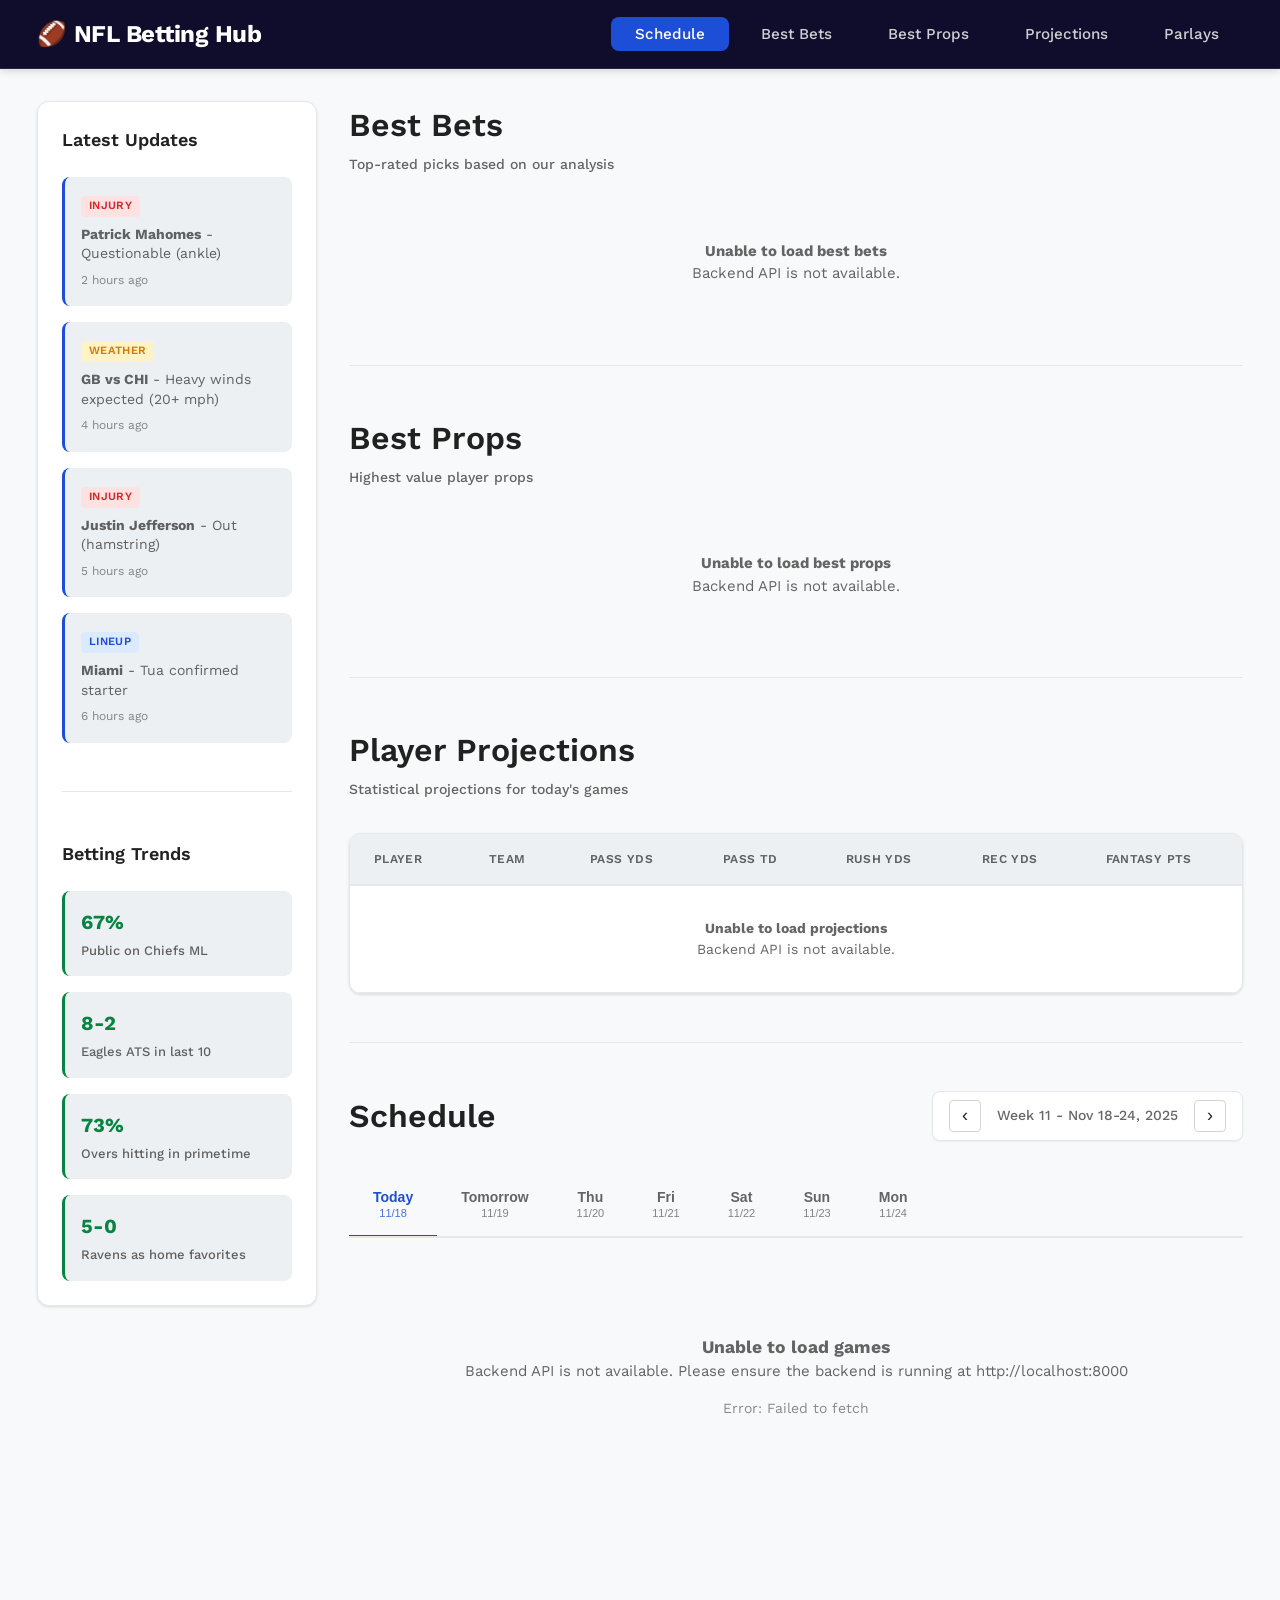
==== commit 869c0a1b: "Remove all mock data sections and keep only backend-driven features Removed: - News & Injury section" ====
--- a/game-detail.html
+++ b/game-detail.html
@@ -26,36 +26,6 @@
         <div class="game-header" id="gameHeader">
             <!-- Populated by JavaScript -->
         </div>
-
-        <!-- Related Content Section -->
-        <section class="detail-section">
-            <div class="section-header">
-                <h2>📰 Related Content</h2>
-            </div>
-            <div class="related-content-grid" id="relatedContent">
-                <!-- Populated by JavaScript -->
-            </div>
-        </section>
-
-        <!-- Injury Report & Roster Insights -->
-        <section class="detail-section">
-            <div class="section-header">
-                <h2>🏥 Injury Report & Roster Insights</h2>
-            </div>
-            <div class="injury-roster-grid" id="injuryRoster">
-                <!-- Populated by JavaScript -->
-            </div>
-        </section>
-
-        <!-- Game Dynamics & Matchup Insights -->
-        <section class="detail-section">
-            <div class="section-header">
-                <h2>⚡ Game Dynamics & Matchup Insights</h2>
-            </div>
-            <div class="matchup-insights-grid" id="matchupInsights">
-                <!-- Populated by JavaScript -->
-            </div>
-        </section>
 
         <!-- Top Props & Suggested Parlays -->
         <section class="detail-section">
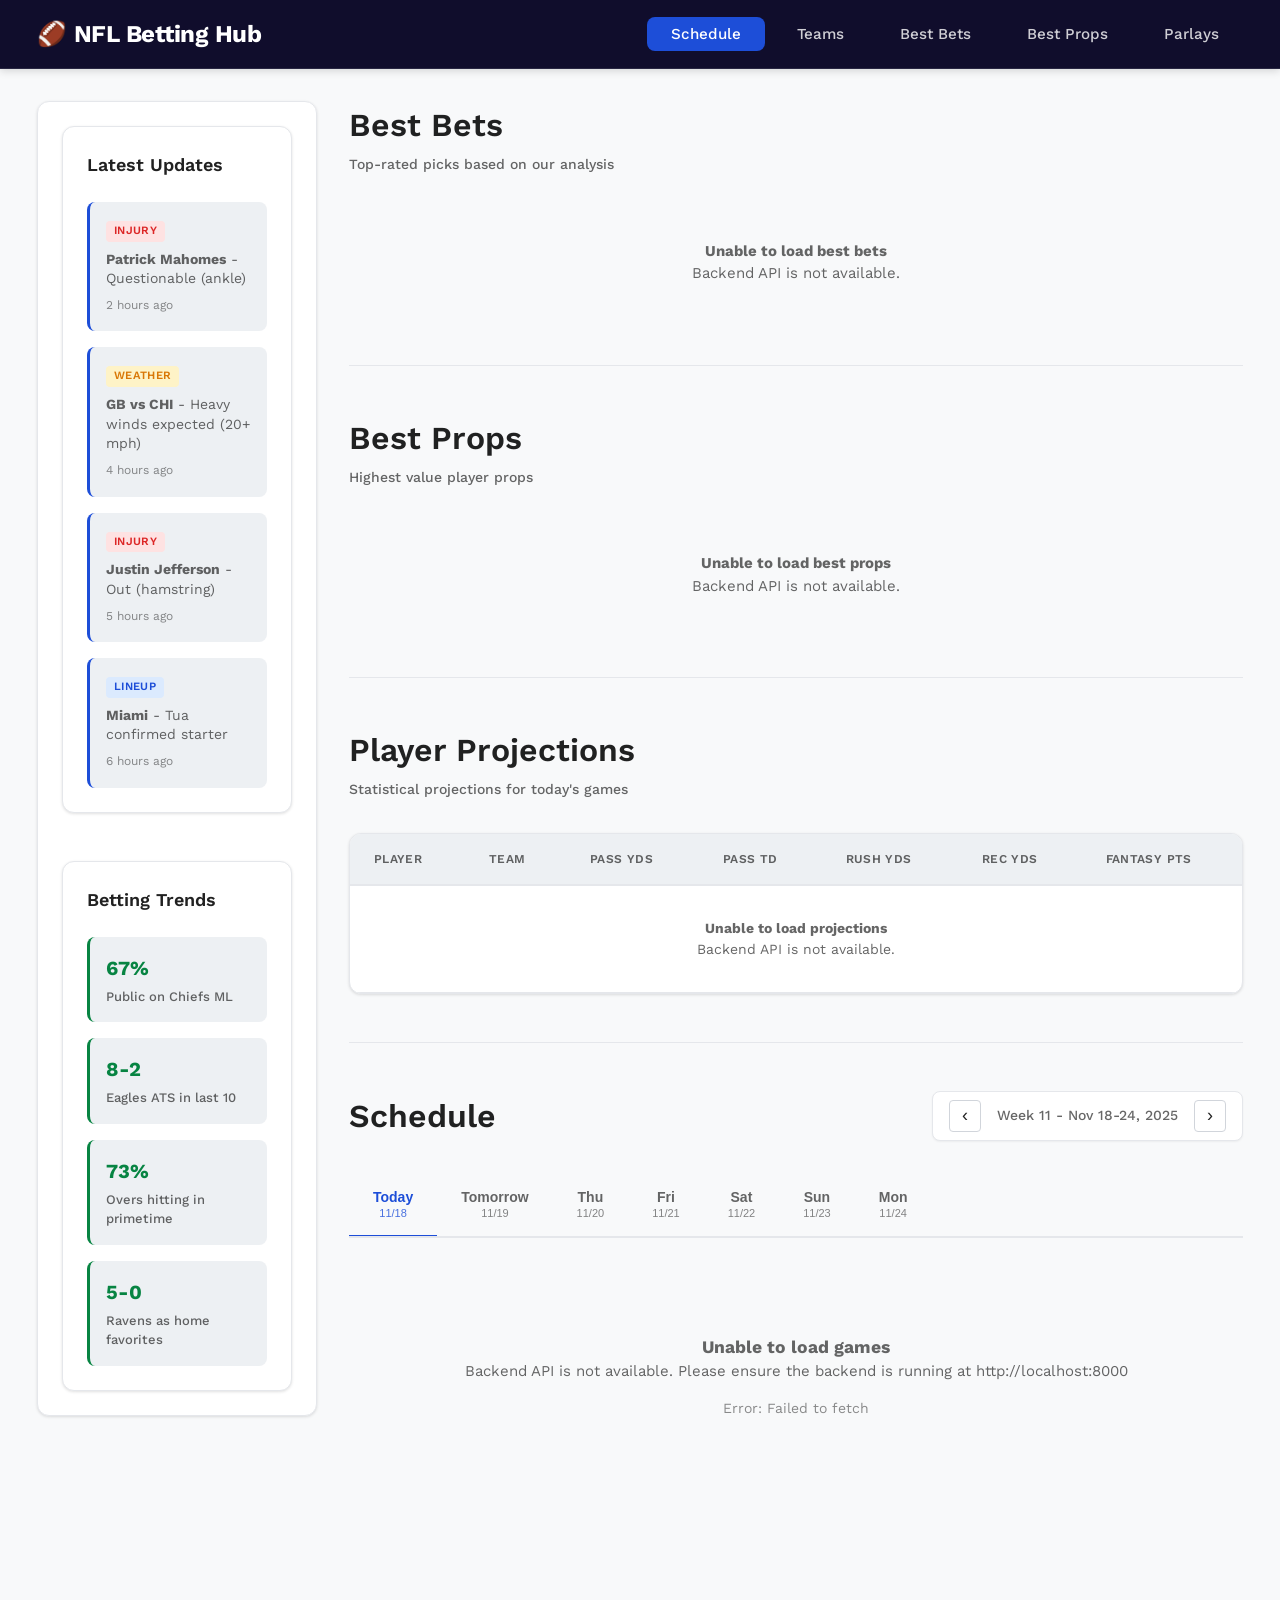
==== commit e318b96a: "Add comprehensive team pages with stats, schedules, and box score modal Features added: - Teams dire" ====
--- a/game-detail.html
+++ b/game-detail.html
@@ -12,9 +12,9 @@
             <h1 class="logo">🏈 NFL Betting Hub</h1>
             <ul class="nav-links">
                 <li><a href="index.html">Schedule</a></li>
+                <li><a href="teams.html">Teams</a></li>
                 <li><a href="index.html#best-bets">Best Bets</a></li>
                 <li><a href="index.html#best-props">Best Props</a></li>
-                <li><a href="index.html#projections">Projections</a></li>
                 <li><a href="parlay-generator.html">Parlays</a></li>
             </ul>
         </div>
@@ -26,6 +26,46 @@
         <div class="game-header" id="gameHeader">
             <!-- Populated by JavaScript -->
         </div>
+
+        <!-- Weather & Conditions -->
+        <section class="detail-section weather-section">
+            <div class="section-header">
+                <h2>🌤️ Game Conditions</h2>
+            </div>
+            <div class="weather-widget" id="weatherWidget">
+                <!-- Populated by JavaScript -->
+            </div>
+        </section>
+
+        <!-- Injury Report -->
+        <section class="detail-section">
+            <div class="section-header">
+                <h2>🏥 Injury Report</h2>
+            </div>
+            <div class="injury-roster-grid" id="injuryRoster">
+                <!-- Populated by JavaScript -->
+            </div>
+        </section>
+
+        <!-- Game Insights -->
+        <section class="detail-section">
+            <div class="section-header">
+                <h2>⚡ Matchup Insights</h2>
+            </div>
+            <div class="matchup-insights-grid" id="matchupInsights">
+                <!-- Populated by JavaScript -->
+            </div>
+        </section>
+
+        <!-- Related Content Section -->
+        <section class="detail-section">
+            <div class="section-header">
+                <h2>📰 Related Content</h2>
+            </div>
+            <div class="related-content-grid" id="relatedContent">
+                <!-- Populated by JavaScript -->
+            </div>
+        </section>
 
         <!-- Top Props & Suggested Parlays -->
         <section class="detail-section">
--- a/css/styles.css
+++ b/css/styles.css
@@ -795,6 +795,139 @@
     font-weight: 500;
 }
 
+/* ===== Weather Widget ===== */
+.weather-widget {
+    display: grid;
+    gap: var(--space-lg);
+}
+
+.weather-card {
+    background: var(--bg-tertiary);
+    padding: var(--space-xl);
+    border-radius: var(--radius-lg);
+    border: 2px solid var(--border-light);
+    transition: all var(--transition-base);
+}
+
+.weather-card.impact-none {
+    border-color: var(--accent-green);
+    background: linear-gradient(135deg, #dcfce7 0%, #f0fdf4 100%);
+}
+
+.weather-card.impact-low {
+    border-color: #fbbf24;
+    background: linear-gradient(135deg, #fef3c7 0%, #fffbeb 100%);
+}
+
+.weather-card.impact-medium {
+    border-color: #f59e0b;
+    background: linear-gradient(135deg, #fed7aa 0%, #ffedd5 100%);
+}
+
+.weather-card.impact-high {
+    border-color: #dc2626;
+    background: linear-gradient(135deg, #fee2e2 0%, #fef2f2 100%);
+}
+
+.weather-main {
+    display: flex;
+    align-items: center;
+    gap: var(--space-xl);
+    margin-bottom: var(--space-lg);
+}
+
+.weather-icon {
+    font-size: 4rem;
+    flex-shrink: 0;
+}
+
+.weather-temp {
+    font-size: 3rem;
+    font-weight: 700;
+    color: var(--text-primary);
+    line-height: 1;
+}
+
+.weather-desc {
+    font-size: 1.125rem;
+    color: var(--text-secondary);
+    margin-top: var(--space-sm);
+    font-weight: 500;
+    text-transform: capitalize;
+}
+
+.weather-details {
+    display: grid;
+    grid-template-columns: repeat(auto-fit, minmax(140px, 1fr));
+    gap: var(--space-md);
+    padding: var(--space-lg);
+    background: rgba(255, 255, 255, 0.5);
+    border-radius: var(--radius-md);
+}
+
+.weather-detail-item {
+    text-align: center;
+    padding: var(--space-sm);
+}
+
+.weather-detail-item strong {
+    display: block;
+    font-size: 1.5rem;
+    font-weight: 700;
+    color: var(--text-primary);
+    margin-bottom: var(--space-xs);
+}
+
+.weather-detail-item span {
+    font-size: 0.813rem;
+    color: var(--text-secondary);
+    text-transform: uppercase;
+    letter-spacing: 0.05em;
+    font-weight: 600;
+}
+
+.weather-impact {
+    margin-top: var(--space-lg);
+    padding: var(--space-md) var(--space-lg);
+    border-radius: var(--radius-md);
+    font-size: 0.938rem;
+    font-weight: 600;
+    text-align: center;
+}
+
+.weather-card.impact-none .weather-impact {
+    background: rgba(7, 132, 66, 0.15);
+    color: var(--accent-green);
+}
+
+.weather-card.impact-low .weather-impact {
+    background: rgba(251, 191, 36, 0.15);
+    color: #d97706;
+}
+
+.weather-card.impact-medium .weather-impact {
+    background: rgba(245, 158, 11, 0.15);
+    color: #ea580c;
+}
+
+.weather-card.impact-high .weather-impact {
+    background: rgba(220, 38, 38, 0.15);
+    color: #dc2626;
+}
+
+.weather-dome {
+    display: inline-block;
+    padding: var(--space-xs) var(--space-md);
+    background: var(--accent-blue);
+    color: var(--text-white);
+    border-radius: var(--radius-full);
+    font-size: 0.75rem;
+    font-weight: 700;
+    text-transform: uppercase;
+    letter-spacing: 0.05em;
+    margin-top: var(--space-md);
+}
+
 /* ===== Props Sections ===== */
 .props-container {
     display: flex;
@@ -1966,3 +2099,903 @@
     background: #fed7aa;
     color: #ea580c;
 }
+
+/* ===== Loading States ===== */
+.loading-state {
+    text-align: center;
+    padding: 3rem 1rem;
+    color: var(--text-secondary);
+}
+
+.spinner {
+    width: 40px;
+    height: 40px;
+    margin: 0 auto 1rem;
+    border: 4px solid var(--border-light);
+    border-top-color: var(--accent-blue);
+    border-radius: 50%;
+    animation: spin 0.8s linear infinite;
+}
+
+@keyframes spin {
+    to { transform: rotate(360deg); }
+}
+
+.loading-state p {
+    margin: 0;
+    font-size: 0.938rem;
+    font-weight: 500;
+}
+
+/* ===== Empty States ===== */
+.empty-state {
+    text-align: center;
+    padding: 2rem 1rem;
+    color: var(--text-secondary);
+}
+
+.empty-icon {
+    display: block;
+    font-size: 3rem;
+    margin-bottom: 1rem;
+    opacity: 0.5;
+}
+
+.empty-state p {
+    margin: 0 0 0.5rem 0;
+    font-size: 1rem;
+    font-weight: 500;
+    color: var(--text-primary);
+}
+
+.empty-state small {
+    display: block;
+    font-size: 0.813rem;
+    color: var(--text-tertiary);
+    line-height: 1.5;
+}
+
+/* ===== Error States ===== */
+.error-state {
+    text-align: center;
+    padding: 2rem 1rem;
+    color: var(--text-secondary);
+    background: #fee2e2;
+    border-radius: var(--radius-md);
+    border: 1px solid #fecaca;
+}
+
+.error-icon {
+    display: block;
+    font-size: 2.5rem;
+    margin-bottom: 1rem;
+}
+
+.error-state h4 {
+    margin: 0 0 0.5rem 0;
+    font-size: 1rem;
+    font-weight: 600;
+    color: #dc2626;
+}
+
+.error-state p {
+    margin: 0;
+    font-size: 0.875rem;
+    color: #991b1b;
+}
+
+/* ===== TEAMS PAGE ===== */
+
+/* Page Header */
+.page-header {
+    margin-bottom: var(--space-2xl);
+}
+
+.page-header h1 {
+    font-size: 2.5rem;
+    font-weight: 600;
+    color: var(--text-primary);
+    margin-bottom: var(--space-xs);
+}
+
+.page-subtitle {
+    font-size: 1rem;
+    color: var(--text-secondary);
+    font-weight: 500;
+}
+
+/* Conference Tabs */
+.conference-tabs {
+    display: flex;
+    gap: var(--space-sm);
+    margin-bottom: var(--space-lg);
+    border-bottom: 2px solid var(--border-light);
+}
+
+.conference-tab {
+    padding: var(--space-md) var(--space-xl);
+    background: transparent;
+    border: none;
+    border-bottom: 3px solid transparent;
+    color: var(--text-secondary);
+    font-weight: 600;
+    font-size: 1rem;
+    cursor: pointer;
+    transition: all var(--transition-base);
+    margin-bottom: -2px;
+}
+
+.conference-tab:hover {
+    color: var(--text-primary);
+    background: var(--bg-hover);
+}
+
+.conference-tab.active {
+    color: var(--accent-blue);
+    border-bottom-color: var(--accent-blue);
+}
+
+/* Division Filters */
+.division-filters {
+    display: flex;
+    flex-wrap: wrap;
+    gap: var(--space-sm);
+    margin-bottom: var(--space-2xl);
+}
+
+.division-filter {
+    padding: var(--space-sm) var(--space-lg);
+    background: var(--bg-tertiary);
+    border: 1px solid var(--border-light);
+    border-radius: var(--radius-md);
+    color: var(--text-secondary);
+    font-size: 0.875rem;
+    font-weight: 600;
+    cursor: pointer;
+    transition: all var(--transition-base);
+}
+
+.division-filter:hover {
+    background: var(--bg-hover);
+    border-color: var(--border-medium);
+}
+
+.division-filter.active {
+    background: var(--accent-blue);
+    color: var(--text-white);
+    border-color: var(--accent-blue);
+}
+
+/* Teams Grid */
+.teams-grid {
+    display: grid;
+    grid-template-columns: repeat(auto-fill, minmax(300px, 1fr));
+    gap: var(--space-lg);
+}
+
+.team-card {
+    background: var(--bg-card);
+    border: 1px solid var(--border-light);
+    border-radius: var(--radius-lg);
+    padding: var(--space-lg);
+    text-decoration: none;
+    color: var(--text-primary);
+    transition: all var(--transition-base);
+    box-shadow: var(--shadow-card);
+}
+
+.team-card:hover {
+    border-color: var(--accent-blue);
+    box-shadow: var(--shadow-md);
+    transform: translateY(-2px);
+}
+
+.team-card-header {
+    display: flex;
+    align-items: center;
+    gap: var(--space-md);
+    margin-bottom: var(--space-lg);
+    padding-bottom: var(--space-lg);
+    border-bottom: 1px solid var(--border-light);
+}
+
+.team-logo {
+    font-size: 3rem;
+    flex-shrink: 0;
+}
+
+.team-info {
+    flex: 1;
+}
+
+.team-name {
+    font-size: 1.25rem;
+    font-weight: 600;
+    color: var(--text-primary);
+    margin-bottom: var(--space-xs);
+}
+
+.team-location {
+    font-size: 0.875rem;
+    color: var(--text-secondary);
+    margin: 0;
+}
+
+.team-card-body {
+    margin-bottom: var(--space-lg);
+}
+
+.team-record {
+    display: flex;
+    flex-direction: column;
+    align-items: center;
+    margin-bottom: var(--space-md);
+}
+
+.record-value {
+    font-size: 2rem;
+    font-weight: 700;
+    color: var(--text-primary);
+    line-height: 1;
+}
+
+.record-label {
+    font-size: 0.75rem;
+    color: var(--text-tertiary);
+    text-transform: uppercase;
+    letter-spacing: 0.05em;
+    margin-top: var(--space-xs);
+}
+
+.team-division {
+    display: flex;
+    flex-direction: column;
+    align-items: center;
+    gap: var(--space-xs);
+}
+
+.division-name {
+    font-size: 0.875rem;
+    color: var(--text-secondary);
+    font-weight: 500;
+}
+
+.conference-badge {
+    padding: 0.25rem var(--space-sm);
+    border-radius: var(--radius-sm);
+    font-size: 0.75rem;
+    font-weight: 700;
+    text-transform: uppercase;
+}
+
+.conference-badge.AFC {
+    background: #dbeafe;
+    color: #1d4ed8;
+}
+
+.conference-badge.NFC {
+    background: #fee2e2;
+    color: #dc2626;
+}
+
+.team-card-footer {
+    display: grid;
+    grid-template-columns: repeat(3, 1fr);
+    gap: var(--space-md);
+    padding-top: var(--space-md);
+    border-top: 1px solid var(--border-light);
+}
+
+.team-stat {
+    display: flex;
+    flex-direction: column;
+    align-items: center;
+    text-align: center;
+}
+
+.stat-label {
+    font-size: 0.75rem;
+    color: var(--text-tertiary);
+    text-transform: uppercase;
+    margin-bottom: var(--space-xs);
+    font-weight: 600;
+}
+
+.stat-value {
+    font-size: 1.125rem;
+    font-weight: 700;
+    color: var(--text-primary);
+}
+
+/* ===== INDIVIDUAL TEAM PAGE ===== */
+
+.team-page-container {
+    max-width: 1270px;
+    margin: 0 auto;
+    padding: var(--space-xl);
+}
+
+/* Team Header */
+.team-page-header {
+    background: linear-gradient(135deg, var(--accent-blue) 0%, #2563eb 100%);
+    border-radius: var(--radius-lg);
+    padding: var(--space-2xl);
+    margin-bottom: var(--space-2xl);
+    box-shadow: var(--shadow-lg);
+}
+
+.team-hero {
+    display: flex;
+    align-items: center;
+    gap: var(--space-2xl);
+}
+
+.team-hero-logo {
+    font-size: 6rem;
+    flex-shrink: 0;
+}
+
+.team-hero-info {
+    flex: 1;
+}
+
+.team-hero-name {
+    font-size: 3rem;
+    font-weight: 700;
+    color: var(--text-white);
+    margin-bottom: var(--space-md);
+}
+
+.team-hero-meta {
+    display: flex;
+    gap: var(--space-lg);
+    align-items: center;
+}
+
+.team-record {
+    font-size: 1.5rem;
+    font-weight: 700;
+    color: rgba(255, 255, 255, 0.95);
+}
+
+.team-division {
+    font-size: 1rem;
+    color: rgba(255, 255, 255, 0.8);
+    font-weight: 500;
+}
+
+.playoff-seed {
+    padding: var(--space-xs) var(--space-md);
+    background: rgba(255, 255, 255, 0.2);
+    color: var(--text-white);
+    border-radius: var(--radius-sm);
+    font-size: 0.875rem;
+    font-weight: 600;
+}
+
+/* Team Content Layout */
+.team-content-layout {
+    display: grid;
+    grid-template-columns: 320px 1fr;
+    gap: var(--space-2xl);
+}
+
+/* Team Stats Sidebar */
+.team-stats-sidebar {
+    display: flex;
+    flex-direction: column;
+    gap: var(--space-xl);
+}
+
+.sidebar-section {
+    background: var(--bg-card);
+    border: 1px solid var(--border-light);
+    border-radius: var(--radius-lg);
+    padding: var(--space-lg);
+    box-shadow: var(--shadow-card);
+}
+
+.sidebar-section h3 {
+    font-size: 1.125rem;
+    font-weight: 600;
+    color: var(--text-primary);
+    margin-bottom: var(--space-md);
+    padding-bottom: var(--space-sm);
+    border-bottom: 2px solid var(--border-light);
+}
+
+.stat-group {
+    margin-bottom: var(--space-lg);
+}
+
+.stat-group:last-child {
+    margin-bottom: 0;
+}
+
+.stat-group h4 {
+    font-size: 0.875rem;
+    font-weight: 600;
+    color: var(--text-secondary);
+    text-transform: uppercase;
+    letter-spacing: 0.05em;
+    margin-bottom: var(--space-md);
+}
+
+.stat-item {
+    display: flex;
+    justify-content: space-between;
+    align-items: center;
+    padding: var(--space-sm) 0;
+    border-bottom: 1px solid var(--border-light);
+}
+
+.stat-item:last-child {
+    border-bottom: none;
+}
+
+.ranking-item {
+    display: flex;
+    justify-content: space-between;
+    align-items: center;
+    padding: var(--space-sm) var(--space-md);
+    background: var(--bg-tertiary);
+    border-radius: var(--radius-sm);
+    margin-bottom: var(--space-sm);
+}
+
+.ranking-item:last-child {
+    margin-bottom: 0;
+}
+
+.ranking-label {
+    font-size: 0.875rem;
+    color: var(--text-secondary);
+    font-weight: 500;
+}
+
+.ranking-value {
+    font-size: 1.125rem;
+    font-weight: 700;
+    color: var(--accent-blue);
+}
+
+.empty-message {
+    text-align: center;
+    color: var(--text-tertiary);
+    font-size: 0.875rem;
+    padding: var(--space-md) 0;
+}
+
+/* Team Main Content */
+.team-main-content {
+    display: flex;
+    flex-direction: column;
+    gap: var(--space-2xl);
+}
+
+.team-section {
+    background: var(--bg-card);
+    border: 1px solid var(--border-light);
+    border-radius: var(--radius-lg);
+    padding: var(--space-xl);
+    box-shadow: var(--shadow-card);
+}
+
+.team-section h2 {
+    font-size: 1.5rem;
+    font-weight: 600;
+    color: var(--text-primary);
+    margin-bottom: var(--space-lg);
+}
+
+.season-select {
+    padding: var(--space-sm) var(--space-md);
+    background: var(--bg-card);
+    border: 1px solid var(--border-medium);
+    border-radius: var(--radius-md);
+    color: var(--text-primary);
+    font-size: 0.875rem;
+    font-weight: 500;
+    cursor: pointer;
+}
+
+/* Team News */
+.team-news-list {
+    display: flex;
+    flex-direction: column;
+    gap: var(--space-md);
+}
+
+.news-item-card {
+    padding: var(--space-lg);
+    background: var(--bg-tertiary);
+    border-radius: var(--radius-md);
+    border: 1px solid var(--border-light);
+    transition: all var(--transition-base);
+}
+
+.news-item-card:hover {
+    border-color: var(--accent-blue);
+    box-shadow: var(--shadow-sm);
+}
+
+.news-item-header {
+    display: flex;
+    justify-content: space-between;
+    align-items: center;
+    margin-bottom: var(--space-sm);
+}
+
+.news-category {
+    padding: 0.25rem var(--space-sm);
+    border-radius: var(--radius-sm);
+    font-size: 0.75rem;
+    font-weight: 700;
+    text-transform: uppercase;
+}
+
+.news-category.injury {
+    background: #fee2e2;
+    color: #dc2626;
+}
+
+.news-category.news {
+    background: #dbeafe;
+    color: #1d4ed8;
+}
+
+.news-time {
+    font-size: 0.75rem;
+    color: var(--text-tertiary);
+}
+
+.news-title {
+    font-size: 1rem;
+    font-weight: 600;
+    color: var(--text-primary);
+    margin-bottom: var(--space-sm);
+}
+
+.news-excerpt {
+    font-size: 0.875rem;
+    color: var(--text-secondary);
+    line-height: 1.5;
+    margin: 0;
+}
+
+/* Team Schedule */
+.team-schedule {
+    display: flex;
+    flex-direction: column;
+}
+
+.schedule-list {
+    display: flex;
+    flex-direction: column;
+    gap: var(--space-sm);
+}
+
+.schedule-game-row {
+    display: grid;
+    grid-template-columns: 80px 100px 1fr auto;
+    gap: var(--space-lg);
+    align-items: center;
+    padding: var(--space-md);
+    background: var(--bg-tertiary);
+    border-radius: var(--radius-md);
+    border: 1px solid var(--border-light);
+    transition: all var(--transition-base);
+}
+
+.schedule-game-row:hover {
+    border-color: var(--accent-blue);
+    box-shadow: var(--shadow-sm);
+}
+
+.schedule-game-row.completed.win {
+    border-left: 4px solid var(--accent-green);
+}
+
+.schedule-game-row.completed.loss {
+    border-left: 4px solid #dc2626;
+}
+
+.game-week {
+    font-size: 0.875rem;
+    font-weight: 600;
+    color: var(--text-secondary);
+}
+
+.game-date {
+    font-size: 0.875rem;
+    color: var(--text-secondary);
+}
+
+.game-matchup {
+    display: flex;
+    align-items: center;
+    gap: var(--space-sm);
+}
+
+.home-indicator {
+    font-size: 0.75rem;
+    font-weight: 700;
+    color: var(--text-tertiary);
+}
+
+.opponent-name {
+    font-size: 1rem;
+    font-weight: 600;
+    color: var(--text-primary);
+}
+
+.game-result {
+    display: flex;
+    align-items: center;
+    gap: var(--space-md);
+}
+
+.result-label {
+    font-size: 1.25rem;
+    font-weight: 700;
+    padding: var(--space-xs) var(--space-sm);
+    border-radius: var(--radius-sm);
+}
+
+.game-result.win .result-label {
+    background: var(--accent-green-dim);
+    color: var(--accent-green);
+}
+
+.game-result.loss .result-label {
+    background: #fee2e2;
+    color: #dc2626;
+}
+
+.game-score {
+    font-size: 1rem;
+    font-weight: 700;
+    color: var(--text-primary);
+}
+
+.box-score-btn {
+    padding: var(--space-xs) var(--space-md);
+    background: var(--accent-blue);
+    color: var(--text-white);
+    border: none;
+    border-radius: var(--radius-sm);
+    font-size: 0.813rem;
+    font-weight: 600;
+    cursor: pointer;
+    transition: all var(--transition-base);
+}
+
+.box-score-btn:hover {
+    background: var(--accent-blue-light);
+}
+
+.game-upcoming {
+    display: flex;
+    align-items: center;
+    gap: var(--space-md);
+}
+
+.game-time {
+    font-size: 0.875rem;
+    color: var(--text-secondary);
+    font-weight: 500;
+}
+
+.game-spread {
+    font-size: 0.875rem;
+    font-weight: 600;
+    color: var(--accent-blue);
+}
+
+/* ===== BOX SCORE MODAL ===== */
+
+.modal {
+    display: none;
+    position: fixed;
+    z-index: 1000;
+    left: 0;
+    top: 0;
+    width: 100%;
+    height: 100%;
+    overflow: auto;
+    background-color: rgba(0, 0, 0, 0.6);
+    backdrop-filter: blur(4px);
+}
+
+.modal-content {
+    background-color: var(--bg-card);
+    margin: 5% auto;
+    border-radius: var(--radius-lg);
+    width: 90%;
+    max-width: 900px;
+    box-shadow: 0 8px 32px rgba(0, 0, 0, 0.2);
+    animation: modalSlideIn 0.3s ease;
+}
+
+@keyframes modalSlideIn {
+    from {
+        opacity: 0;
+        transform: translateY(-50px);
+    }
+    to {
+        opacity: 1;
+        transform: translateY(0);
+    }
+}
+
+.modal-header {
+    display: flex;
+    justify-content: space-between;
+    align-items: center;
+    padding: var(--space-xl);
+    border-bottom: 1px solid var(--border-light);
+}
+
+.modal-header h2 {
+    font-size: 1.5rem;
+    font-weight: 600;
+    color: var(--text-primary);
+    margin: 0;
+}
+
+.modal-close {
+    background: none;
+    border: none;
+    font-size: 2rem;
+    color: var(--text-secondary);
+    cursor: pointer;
+    line-height: 1;
+    padding: 0;
+    width: 36px;
+    height: 36px;
+    display: flex;
+    align-items: center;
+    justify-content: center;
+    border-radius: var(--radius-sm);
+    transition: all var(--transition-base);
+}
+
+.modal-close:hover {
+    background: var(--bg-tertiary);
+    color: var(--text-primary);
+}
+
+.modal-body {
+    padding: var(--space-xl);
+}
+
+.box-score {
+    display: flex;
+    flex-direction: column;
+    gap: var(--space-2xl);
+}
+
+.box-score-header {
+    display: flex;
+    justify-content: space-around;
+    gap: var(--space-xl);
+}
+
+.box-score-team {
+    display: flex;
+    align-items: center;
+    gap: var(--space-md);
+    flex: 1;
+    justify-content: center;
+}
+
+.box-score-team .team-logo {
+    font-size: 2.5rem;
+}
+
+.box-score-team .team-name {
+    font-size: 1.25rem;
+    font-weight: 600;
+    color: var(--text-primary);
+}
+
+.box-score-team .team-score {
+    font-size: 2rem;
+    font-weight: 700;
+    color: var(--text-primary);
+    margin-left: auto;
+}
+
+.quarter-scores table {
+    width: 100%;
+    border-collapse: collapse;
+}
+
+.quarter-scores th,
+.quarter-scores td {
+    padding: var(--space-md);
+    text-align: center;
+    border-bottom: 1px solid var(--border-light);
+}
+
+.quarter-scores th {
+    background: var(--bg-tertiary);
+    font-weight: 600;
+    color: var(--text-secondary);
+    font-size: 0.813rem;
+    text-transform: uppercase;
+}
+
+.quarter-scores td {
+    font-size: 1rem;
+    color: var(--text-primary);
+}
+
+.box-score-stats h3,
+.top-performers h3 {
+    font-size: 1.125rem;
+    font-weight: 600;
+    color: var(--text-primary);
+    margin-bottom: var(--space-md);
+}
+
+.performer {
+    display: flex;
+    justify-content: space-between;
+    align-items: center;
+    padding: var(--space-md);
+    background: var(--bg-tertiary);
+    border-radius: var(--radius-md);
+    margin-bottom: var(--space-sm);
+}
+
+.performer:last-child {
+    margin-bottom: 0;
+}
+
+.performer-name {
+    font-weight: 600;
+    color: var(--text-primary);
+}
+
+.performer-stats {
+    font-size: 0.875rem;
+    color: var(--text-secondary);
+}
+
+/* Responsive adjustments */
+@media (max-width: 1024px) {
+    .team-content-layout {
+        grid-template-columns: 1fr;
+    }
+
+    .team-stats-sidebar {
+        order: -1;
+    }
+}
+
+@media (max-width: 768px) {
+    .teams-grid {
+        grid-template-columns: 1fr;
+    }
+
+    .team-hero {
+        flex-direction: column;
+        text-align: center;
+    }
+
+    .team-hero-meta {
+        flex-direction: column;
+        gap: var(--space-sm);
+    }
+
+    .schedule-game-row {
+        grid-template-columns: 1fr;
+        gap: var(--space-sm);
+    }
+
+    .modal-content {
+        width: 95%;
+        margin: 10% auto;
+    }
+}
